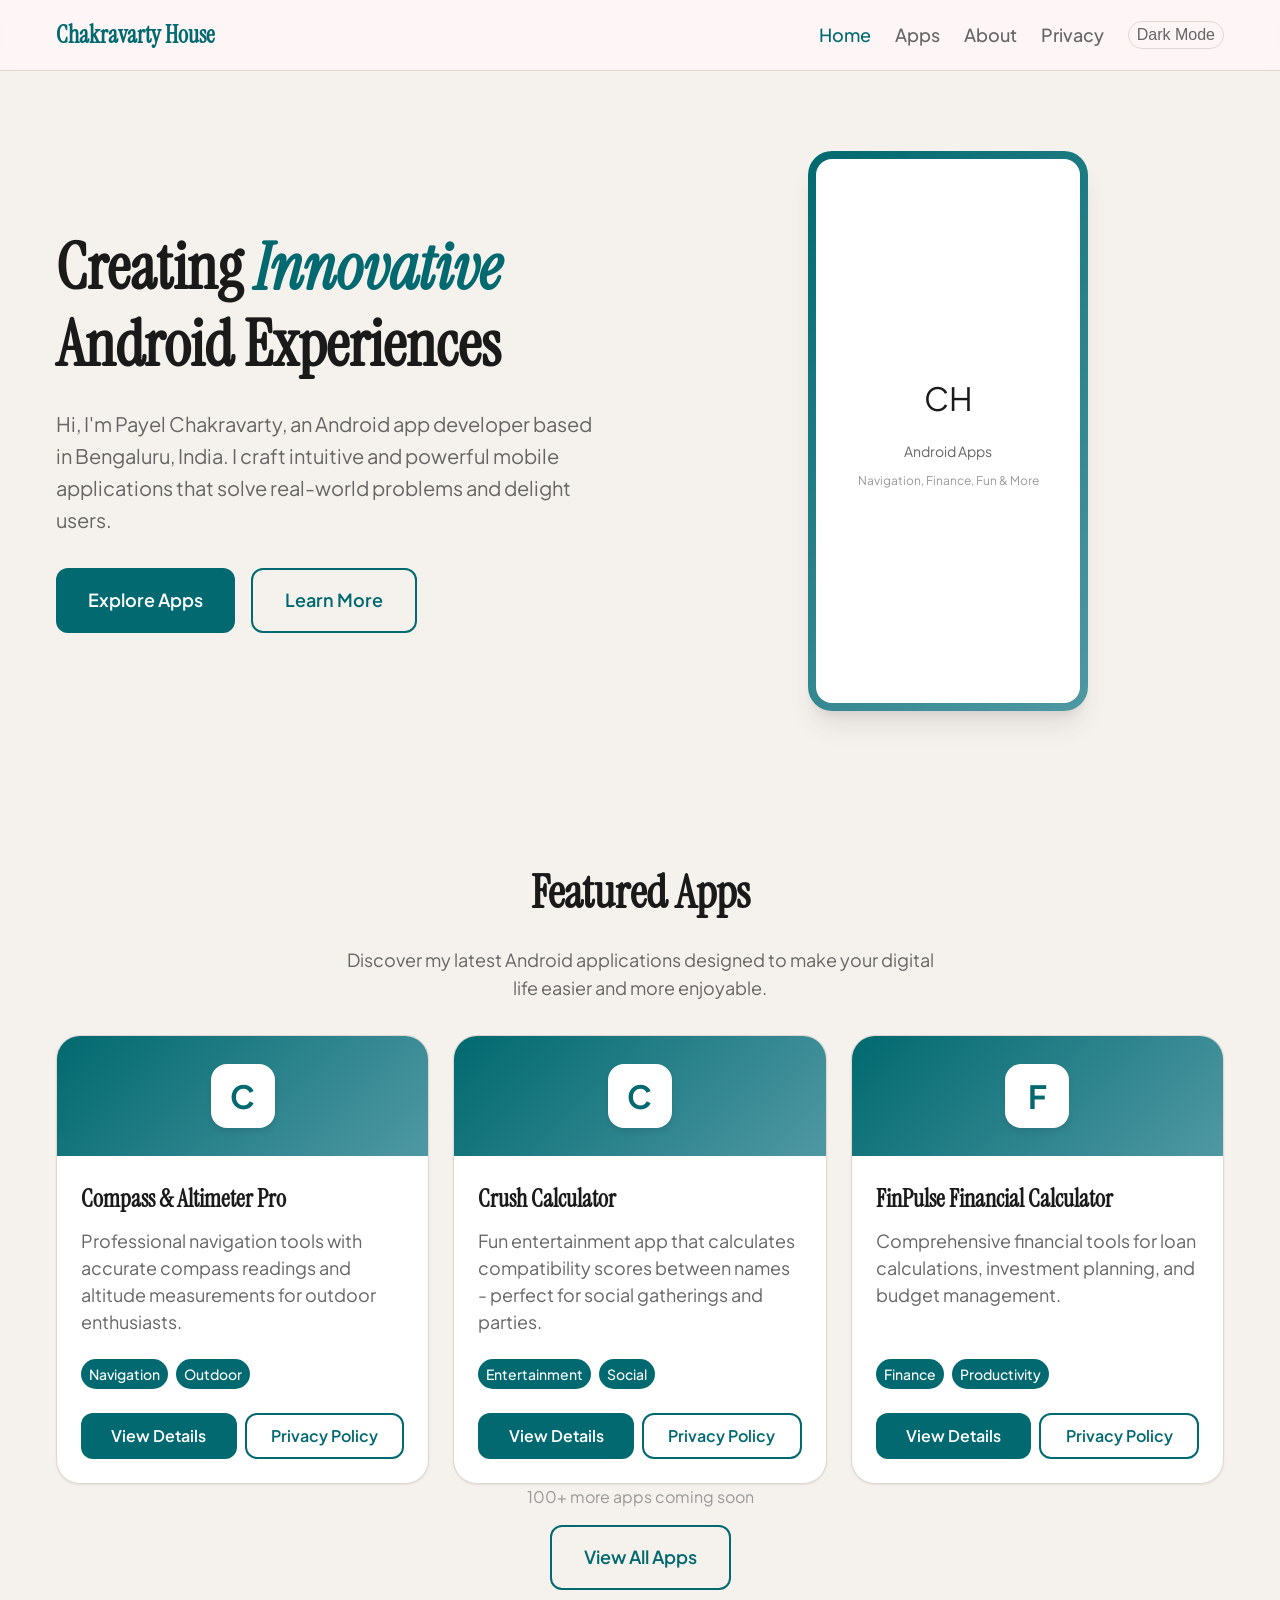
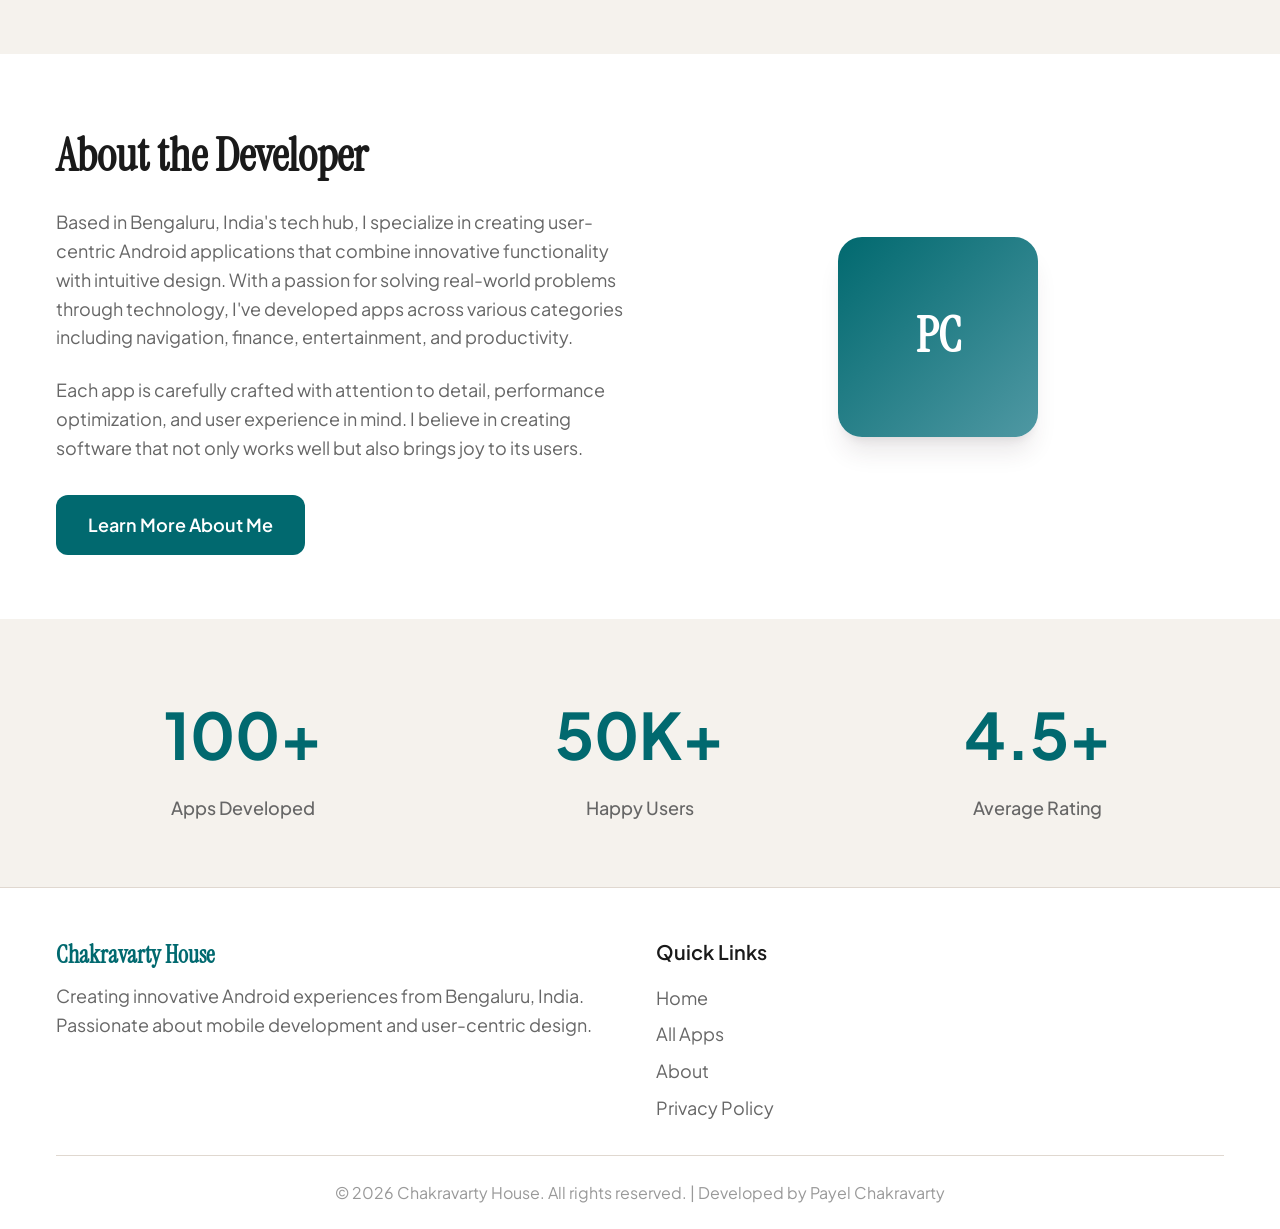
==== index.html @ 6688539c "Add files via upload" ====
<!DOCTYPE html>
<html lang="en">
<head>
    <meta charset="UTF-8">
    <meta name="viewport" content="width=device-width, initial-scale=1.0">
    <title>Payel Chakravarty - Android App Developer | Chakravarty House</title>
    <meta name="description" content="Payel Chakravarty - Android app developer based in Bengaluru, India. Creating innovative mobile apps for navigation, finance, entertainment, and productivity.">
    <meta name="keywords" content="Android developer, mobile apps, Bengaluru, India, Payel Chakravarty, Chakravarty House">
    <meta name="author" content="Payel Chakravarty">
    
    <!-- Open Graph -->
    <meta property="og:title" content="Payel Chakravarty - Android App Developer">
    <meta property="og:description" content="Creating innovative mobile apps for navigation, finance, entertainment, and productivity.">
    <meta property="og:type" content="website">
    <meta property="og:url" content="https://chakravartyhouse.github.io">
    
    <!-- Favicon -->
    <link rel="icon" type="image/svg+xml" href="data:image/svg+xml,<svg xmlns='http://www.w3.org/2000/svg' viewBox='0 0 100 100'><text y='.9em' font-size='90'>CH</text></svg>">
    
    <!-- CSS -->
    <link rel="stylesheet" href="assets/style.css">
    
    <!-- Preconnect to Google Fonts -->
    <link rel="preconnect" href="https://fonts.googleapis.com">
    <link rel="preconnect" href="https://fonts.gstatic.com" crossorigin>
</head>
<body>
    <!-- Header -->
    <header class="header">
        <div class="container">
            <div class="header-content">
                <div class="logo">Chakravarty House</div>
                
                <nav class="nav">
                    <a href="index.html" class="nav-link active">Home</a>
                    <a href="apps.html" class="nav-link">Apps</a>
                    <a href="about.html" class="nav-link">About</a>
                    <a href="privacy-policy.html" class="nav-link">Privacy</a>
                    <button class="theme-toggle" aria-label="Toggle theme">Dark Mode</button>
                </nav>
                
                <button class="menu-toggle" aria-label="Toggle menu">
                    <span></span>
                    <span></span>
                    <span></span>
                </button>
            </div>
        </div>
    </header>

    <!-- Main Content -->
    <main>
        <!-- Hero Section -->
        <section class="hero">
            <div class="container">
                <div class="hero-content">
                    <div class="hero-text">
                        <h1>Creating <em>Innovative</em> Android Experiences</h1>
                        <p>Hi, I'm Payel Chakravarty, an Android app developer based in Bengaluru, India. I craft intuitive and powerful mobile applications that solve real-world problems and delight users.</p>
                        
                        <div class="btn-group">
                            <a href="apps.html" class="btn btn-primary" data-track="view_apps">Explore Apps</a>
                            <a href="about.html" class="btn btn-secondary" data-track="learn_more">Learn More</a>
                        </div>
                    </div>
                    
                    <div class="hero-illustration">
                        <div class="phone-mockup">
                            <div class="phone-screen">
                                <div style="text-align: center;">
                                    <div style="font-size: 2rem; margin-bottom: 1rem;">CH</div>
                                    <div style="font-size: 0.875rem; color: var(--color-text-secondary);">Android Apps</div>
                                    <div style="font-size: 0.75rem; color: var(--color-text-muted); margin-top: 0.5rem;">Navigation, Finance, Fun & More</div>
                                </div>
                            </div>
                        </div>
                    </div>
                </div>
            </div>
        </section>

        <!-- Featured Apps Section -->
        <section class="section">
            <div class="container">
                <div class="text-center mb-xl">
                    <h2 style="font-family: var(--font-heading); font-size: var(--text-3xl); margin-bottom: var(--space-md);">Featured Apps</h2>
                    <p style="color: var(--color-text-secondary); max-width: 600px; margin: 0 auto;">Discover my latest Android applications designed to make your digital life easier and more enjoyable.</p>
                </div>
                
                <div class="grid grid-cols-3">
                    <!-- Compass & Altimeter Pro -->
                    <div class="app-card" data-category="navigation">
                        <div class="app-banner">
                            <div class="app-icon">C</div>
                        </div>
                        <div class="app-body">
                            <h3 class="app-name">Compass & Altimeter Pro</h3>
                            <p class="app-description">Professional navigation tools with accurate compass readings and altitude measurements for outdoor enthusiasts.</p>
                            <div class="app-tags">
                                <span class="app-tag">Navigation</span>
                                <span class="app-tag">Outdoor</span>
                            </div>
                            <div class="app-actions">
                                <a href="apps/compass-altimeter-pro.html" class="btn btn-primary">View Details</a>
                                <a href="privacy/compass-altimeter-pro.html" class="btn btn-secondary">Privacy Policy</a>
                            </div>
                        </div>
                    </div>

                    <!-- Crush Calculator -->
                    <div class="app-card" data-category="fun">
                        <div class="app-banner">
                            <div class="app-icon">C</div>
                        </div>
                        <div class="app-body">
                            <h3 class="app-name">Crush Calculator</h3>
                            <p class="app-description">Fun entertainment app that calculates compatibility scores between names - perfect for social gatherings and parties.</p>
                            <div class="app-tags">
                                <span class="app-tag">Entertainment</span>
                                <span class="app-tag">Social</span>
                            </div>
                            <div class="app-actions">
                                <a href="apps/crush-calculator.html" class="btn btn-primary">View Details</a>
                                <a href="privacy/crush-calculator.html" class="btn btn-secondary">Privacy Policy</a>
                            </div>
                        </div>
                    </div>

                    <!-- FinPulse Financial Calculator -->
                    <div class="app-card" data-category="finance">
                        <div class="app-banner">
                            <div class="app-icon">F</div>
                        </div>
                        <div class="app-body">
                            <h3 class="app-name">FinPulse Financial Calculator</h3>
                            <p class="app-description">Comprehensive financial tools for loan calculations, investment planning, and budget management.</p>
                            <div class="app-tags">
                                <span class="app-tag">Finance</span>
                                <span class="app-tag">Productivity</span>
                            </div>
                            <div class="app-actions">
                                <a href="apps/finpulse-financial-calculator.html" class="btn btn-primary">View Details</a>
                                <a href="privacy/finpulse-financial-calculator.html" class="btn btn-secondary">Privacy Policy</a>
                            </div>
                        </div>
                    </div>
                </div>

                <div class="text-center mt-xl">
                    <p style="color: var(--color-text-muted); font-size: var(--text-sm);">100+ more apps coming soon</p>
                    <a href="apps.html" class="btn btn-secondary" style="margin-top: var(--space-md);">View All Apps</a>
                </div>
            </div>
        </section>

        <!-- About Preview Section -->
        <section class="section" style="background-color: var(--color-surface-elevated);">
            <div class="container">
                <div class="grid grid-cols-2" style="align-items: center;">
                    <div>
                        <h2 style="font-family: var(--font-heading); font-size: var(--text-3xl); margin-bottom: var(--space-md);">About the Developer</h2>
                        <p style="color: var(--color-text-secondary); margin-bottom: var(--space-lg);">
                            Based in Bengaluru, India's tech hub, I specialize in creating user-centric Android applications that combine innovative functionality with intuitive design. With a passion for solving real-world problems through technology, I've developed apps across various categories including navigation, finance, entertainment, and productivity.
                        </p>
                        <p style="color: var(--color-text-secondary); margin-bottom: var(--space-xl);">
                            Each app is carefully crafted with attention to detail, performance optimization, and user experience in mind. I believe in creating software that not only works well but also brings joy to its users.
                        </p>
                        <a href="about.html" class="btn btn-primary">Learn More About Me</a>
                    </div>
                    
                    <div style="text-align: center;">
                        <div style="width: 200px; height: 200px; margin: 0 auto; background: linear-gradient(135deg, var(--color-primary), var(--color-primary-light)); border-radius: var(--radius-xl); display: flex; align-items: center; justify-content: center; color: white; font-family: var(--font-heading); font-size: 3rem; font-weight: 600; box-shadow: var(--shadow-xl);">
                            PC
                        </div>
                    </div>
                </div>
            </div>
        </section>

        <!-- Stats Section -->
        <section class="section">
            <div class="container">
                <div class="grid grid-cols-3" style="text-align: center;">
                    <div>
                        <div style="font-size: var(--text-4xl); font-weight: 700; color: var(--color-primary); margin-bottom: var(--space-sm);">100+</div>
                        <div style="color: var(--color-text-secondary); font-weight: 500;">Apps Developed</div>
                    </div>
                    <div>
                        <div style="font-size: var(--text-4xl); font-weight: 700; color: var(--color-primary); margin-bottom: var(--space-sm);">50K+</div>
                        <div style="color: var(--color-text-secondary); font-weight: 500;">Happy Users</div>
                    </div>
                    <div>
                        <div style="font-size: var(--text-4xl); font-weight: 700; color: var(--color-primary); margin-bottom: var(--space-sm);">4.5+</div>
                        <div style="color: var(--color-text-secondary); font-weight: 500;">Average Rating</div>
                    </div>
                </div>
            </div>
        </section>
    </main>

    <!-- Footer -->
    <footer class="footer">
        <div class="container">
            <div class="footer-content">
                <div class="footer-brand">
                    <h3>Chakravarty House</h3>
                    <p>Creating innovative Android experiences from Bengaluru, India. Passionate about mobile development and user-centric design.</p>
                </div>
                
                <div class="footer-nav">
                    <h4>Quick Links</h4>
                    <ul class="footer-nav-list">
                        <li class="footer-nav-item"><a href="index.html" class="footer-nav-link">Home</a></li>
                        <li class="footer-nav-item"><a href="apps.html" class="footer-nav-link">All Apps</a></li>
                        <li class="footer-nav-item"><a href="about.html" class="footer-nav-link">About</a></li>
                        <li class="footer-nav-item"><a href="privacy-policy.html" class="footer-nav-link">Privacy Policy</a></li>
                    </ul>
                </div>
            </div>
            
            <div class="footer-bottom">
                <p>&copy; 2026 Chakravarty House. All rights reserved. | Developed by Payel Chakravarty</p>
            </div>
        </div>
    </footer>

    <!-- JavaScript -->
    <script src="assets/main.js"></script>
</body>
</html>
---- assets/style.css ----
/* ===== DESIGN SYSTEM ===== */

/* Google Fonts */
@import url('https://fonts.googleapis.com/css2?family=Instrument+Serif:ital,wght@0,400;0,600;1,400&family=Plus+Jakarta+Sans:wght@300;400;500;600;700&display=swap');

/* CSS Custom Properties */
:root {
  /* Colors - Light Mode */
  --color-primary: #01696f;
  --color-primary-light: #4f98a3;
  --color-surface: #f5f2ed;
  --color-surface-elevated: #ffffff;
  --color-text-primary: #1a1a1a;
  --color-text-secondary: #666666;
  --color-text-muted: #999999;
  --color-border: #e0d8d0;
  --color-accent: #d4a574;
  
  /* Typography */
  --font-heading: 'Instrument Serif', serif;
  --font-body: 'Plus Jakarta Sans', sans-serif;
  
  /* Spacing - 4px base scale */
  --space-xs: 4px;
  --space-sm: 8px;
  --space-md: 16px;
  --space-lg: 24px;
  --space-xl: 32px;
  --space-2xl: 48px;
  --space-3xl: 64px;
  
  /* Border Radius */
  --radius-sm: 6px;
  --radius-md: 12px;
  --radius-lg: 16px;
  --radius-xl: 24px;
  --radius-full: 9999px;
  
  /* Shadows - Warm oklch */
  --shadow-sm: 0 1px 2px oklch(0.3 0.02 0.02 / 0.1);
  --shadow-md: 0 4px 6px -1px oklch(0.3 0.02 0.02 / 0.1), 0 2px 4px -1px oklch(0.3 0.02 0.02 / 0.06);
  --shadow-lg: 0 10px 15px -3px oklch(0.3 0.02 0.02 / 0.1), 0 4px 6px -4px oklch(0.3 0.02 0.02 / 0.1);
  --shadow-xl: 0 20px 25px -5px oklch(0.3 0.02 0.02 / 0.1), 0 8px 10px -6px oklch(0.3 0.02 0.02 / 0.1);
  
  /* Fluid Type Scale */
  --text-xs: clamp(0.75rem, 0.7rem + 0.25vw, 0.875rem);
  --text-sm: clamp(0.875rem, 0.8rem + 0.375vw, 1rem);
  --text-base: clamp(1rem, 0.9rem + 0.5vw, 1.125rem);
  --text-lg: clamp(1.125rem, 1rem + 0.625vw, 1.25rem);
  --text-xl: clamp(1.25rem, 1.1rem + 0.75vw, 1.5rem);
  --text-2xl: clamp(1.5rem, 1.3rem + 1vw, 2rem);
  --text-3xl: clamp(2rem, 1.7rem + 1.5vw, 3rem);
  --text-4xl: clamp(2.5rem, 2rem + 2.5vw, 4rem);
  
  /* Z-index */
  --z-dropdown: 1000;
  --z-sticky: 1020;
  --z-fixed: 1030;
  --z-modal: 1040;
  --z-popover: 1050;
  --z-tooltip: 1060;
}

/* Dark Mode */
[data-theme="dark"] {
  --color-primary: #4f98a3;
  --color-primary-light: #01696f;
  --color-surface: #1a1a1a;
  --color-surface-elevated: #2d2d2d;
  --color-text-primary: #f5f2ed;
  --color-text-secondary: #d4a574;
  --color-text-muted: #999999;
  --color-border: #404040;
  --color-accent: #d4a574;
}

/* ===== RESET & BASE ===== */
*,
*::before,
*::after {
  box-sizing: border-box;
  margin: 0;
  padding: 0;
}

html {
  scroll-behavior: smooth;
}

body {
  font-family: var(--font-body);
  font-size: var(--text-base);
  line-height: 1.6;
  color: var(--color-text-primary);
  background-color: var(--color-surface);
  transition: background-color 0.3s ease, color 0.3s ease;
}

img {
  max-width: 100%;
  height: auto;
}

a {
  color: var(--color-primary);
  text-decoration: none;
  transition: color 0.2s ease;
}

a:hover {
  color: var(--color-primary-light);
}

/* ===== LAYOUT ===== */
.container {
  width: 100%;
  max-width: 1200px;
  margin: 0 auto;
  padding: 0 var(--space-md);
}

.section {
  padding: var(--space-3xl) 0;
}

.grid {
  display: grid;
  gap: var(--space-lg);
}

.grid-cols-1 {
  grid-template-columns: 1fr;
}

.grid-cols-2 {
  grid-template-columns: repeat(2, 1fr);
}

.grid-cols-3 {
  grid-template-columns: repeat(3, 1fr);
}

@media (max-width: 768px) {
  .grid-cols-2,
  .grid-cols-3 {
    grid-template-columns: 1fr;
  }
}

/* ===== COMPONENTS ===== */

/* Header */
.header {
  position: sticky;
  top: 0;
  z-index: var(--z-sticky);
  background-color: oklch(0.98 0.01 0.02 / 0.8);
  backdrop-filter: blur(12px);
  border-bottom: 1px solid var(--color-border);
  transition: all 0.3s ease;
}

.header.scrolled {
  box-shadow: var(--shadow-md);
}

[data-theme="dark"] .header {
  background-color: oklch(0.1 0.01 0.02 / 0.8);
}

.header-content {
  display: flex;
  justify-content: space-between;
  align-items: center;
  padding: var(--space-md) 0;
}

.logo {
  font-family: var(--font-heading);
  font-size: var(--text-xl);
  font-weight: 600;
  color: var(--color-primary);
}

.nav {
  display: flex;
  gap: var(--space-lg);
  align-items: center;
}

.nav-link {
  font-weight: 500;
  color: var(--color-text-secondary);
  transition: color 0.2s ease;
}

.nav-link:hover {
  color: var(--color-primary);
}

.nav-link.active {
  color: var(--color-primary);
}

/* Mobile Menu Toggle */
.menu-toggle {
  display: none;
  flex-direction: column;
  gap: 4px;
  background: none;
  border: none;
  cursor: pointer;
  padding: var(--space-xs);
}

.menu-toggle span {
  width: 24px;
  height: 2px;
  background-color: var(--color-text-primary);
  transition: all 0.3s ease;
}

.menu-toggle.active span:nth-child(1) {
  transform: rotate(45deg) translate(5px, 5px);
}

.menu-toggle.active span:nth-child(2) {
  opacity: 0;
}

.menu-toggle.active span:nth-child(3) {
  transform: rotate(-45deg) translate(7px, -6px);
}

@media (max-width: 768px) {
  .menu-toggle {
    display: flex;
  }
  
  .nav {
    position: fixed;
    top: 70px;
    left: 0;
    right: 0;
    background-color: var(--color-surface-elevated);
    flex-direction: column;
    padding: var(--space-lg);
    transform: translateY(-100%);
    opacity: 0;
    visibility: hidden;
    transition: all 0.3s ease;
    box-shadow: var(--shadow-lg);
  }
  
  .nav.active {
    transform: translateY(0);
    opacity: 1;
    visibility: visible;
  }
}

/* Theme Toggle */
.theme-toggle {
  background: none;
  border: 1px solid var(--color-border);
  border-radius: var(--radius-full);
  padding: var(--space-xs) var(--space-sm);
  cursor: pointer;
  font-size: var(--text-sm);
  font-weight: 500;
  color: var(--color-text-secondary);
  transition: all 0.2s ease;
}

.theme-toggle:hover {
  background-color: var(--color-primary);
  color: white;
  border-color: var(--color-primary);
}

/* Hero Section */
.hero {
  min-height: 80vh;
  display: flex;
  align-items: center;
  padding: var(--space-3xl) 0;
}

.hero-content {
  display: grid;
  grid-template-columns: 1fr 1fr;
  gap: var(--space-3xl);
  align-items: center;
}

.hero-text h1 {
  font-family: var(--font-heading);
  font-size: var(--text-4xl);
  font-weight: 600;
  line-height: 1.2;
  margin-bottom: var(--space-lg);
  color: var(--color-text-primary);
}

.hero-text h1 em {
  color: var(--color-primary);
  font-style: italic;
}

.hero-text p {
  font-size: var(--text-lg);
  color: var(--color-text-secondary);
  margin-bottom: var(--space-xl);
}

.hero-illustration {
  display: flex;
  justify-content: center;
  align-items: center;
}

.phone-mockup {
  width: 280px;
  height: 560px;
  background: linear-gradient(135deg, var(--color-primary), var(--color-primary-light));
  border-radius: var(--radius-xl);
  padding: var(--space-sm);
  box-shadow: var(--shadow-xl);
  position: relative;
  overflow: hidden;
}

.phone-screen {
  width: 100%;
  height: 100%;
  background-color: var(--color-surface-elevated);
  border-radius: calc(var(--radius-xl) - var(--space-sm));
  display: flex;
  flex-direction: column;
  justify-content: center;
  align-items: center;
  padding: var(--space-lg);
}

@media (max-width: 768px) {
  .hero-content {
    grid-template-columns: 1fr;
    text-align: center;
  }
  
  .hero-text h1 {
    font-size: var(--text-3xl);
  }
}

/* Buttons */
.btn {
  display: inline-flex;
  align-items: center;
  gap: var(--space-sm);
  padding: var(--space-md) var(--space-xl);
  border: none;
  border-radius: var(--radius-md);
  font-family: var(--font-body);
  font-size: var(--text-base);
  font-weight: 600;
  text-decoration: none;
  cursor: pointer;
  transition: all 0.2s ease;
}

.btn-primary {
  background-color: var(--color-primary);
  color: white;
}

.btn-primary:hover {
  background-color: var(--color-primary-light);
  transform: translateY(-2px);
  box-shadow: var(--shadow-lg);
}

.btn-secondary {
  background-color: transparent;
  color: var(--color-primary);
  border: 2px solid var(--color-primary);
}

.btn-secondary:hover {
  background-color: var(--color-primary);
  color: white;
}

.btn-group {
  display: flex;
  gap: var(--space-md);
  flex-wrap: wrap;
}

/* Cards */
.card {
  background-color: var(--color-surface-elevated);
  border-radius: var(--radius-xl);
  padding: var(--space-xl);
  box-shadow: var(--shadow-sm);
  transition: all 0.3s ease;
  border: 1px solid var(--color-border);
}

.card:hover {
  transform: translateY(-4px);
  box-shadow: var(--shadow-xl);
}

/* App Cards */
.app-card {
  display: flex;
  flex-direction: column;
  background-color: var(--color-surface-elevated);
  border-radius: var(--radius-xl);
  overflow: hidden;
  box-shadow: var(--shadow-sm);
  transition: all 0.3s ease;
  border: 1px solid var(--color-border);
}

.app-card:hover {
  transform: translateY(-4px);
  box-shadow: var(--shadow-xl);
}

.app-banner {
  height: 120px;
  background: linear-gradient(135deg, var(--color-primary), var(--color-primary-light));
  display: flex;
  align-items: center;
  justify-content: center;
  position: relative;
}

.app-icon {
  width: 64px;
  height: 64px;
  background-color: white;
  border-radius: var(--radius-lg);
  display: flex;
  align-items: center;
  justify-content: center;
  font-size: var(--text-2xl);
  font-weight: bold;
  color: var(--color-primary);
  box-shadow: var(--shadow-md);
}

.app-body {
  padding: var(--space-lg);
  flex: 1;
  display: flex;
  flex-direction: column;
}

.app-name {
  font-family: var(--font-heading);
  font-size: var(--text-xl);
  font-weight: 600;
  margin-bottom: var(--space-sm);
  color: var(--color-text-primary);
}

.app-description {
  color: var(--color-text-secondary);
  margin-bottom: var(--space-lg);
  flex: 1;
  line-height: 1.5;
}

.app-tags {
  display: flex;
  gap: var(--space-sm);
  flex-wrap: wrap;
  margin-bottom: var(--space-lg);
}

.app-tag {
  background-color: var(--color-primary);
  color: white;
  padding: var(--space-xs) var(--space-sm);
  border-radius: var(--radius-full);
  font-size: var(--text-xs);
  font-weight: 500;
}

.app-actions {
  display: flex;
  gap: var(--space-sm);
}

.app-actions .btn {
  flex: 1;
  justify-content: center;
  padding: var(--space-sm) var(--space-md);
  font-size: var(--text-sm);
}

/* Filter Buttons */
.filter-container {
  display: flex;
  gap: var(--space-sm);
  flex-wrap: wrap;
  margin-bottom: var(--space-xl);
  justify-content: center;
}

.filter-btn {
  background-color: var(--color-surface-elevated);
  color: var(--color-text-secondary);
  border: 1px solid var(--color-border);
  padding: var(--space-sm) var(--space-lg);
  border-radius: var(--radius-full);
  font-size: var(--text-sm);
  font-weight: 500;
  cursor: pointer;
  transition: all 0.2s ease;
}

.filter-btn:hover {
  background-color: var(--color-primary);
  color: white;
  border-color: var(--color-primary);
}

.filter-btn.active {
  background-color: var(--color-primary);
  color: white;
  border-color: var(--color-primary);
}

/* App Detail Cards */
.app-detail-card {
  display: grid;
  grid-template-columns: auto 1fr;
  gap: var(--space-xl);
  background-color: var(--color-surface-elevated);
  border-radius: var(--radius-xl);
  padding: var(--space-xl);
  box-shadow: var(--shadow-sm);
  border: 1px solid var(--color-border);
  transition: all 0.3s ease;
}

.app-detail-card:hover {
  transform: translateY(-2px);
  box-shadow: var(--shadow-lg);
}

.app-detail-icon {
  width: 80px;
  height: 80px;
  background: linear-gradient(135deg, var(--color-primary), var(--color-primary-light));
  border-radius: var(--radius-lg);
  display: flex;
  align-items: center;
  justify-content: center;
  font-size: var(--text-3xl);
  font-weight: bold;
  color: white;
  box-shadow: var(--shadow-md);
}

.app-detail-content h3 {
  font-family: var(--font-heading);
  font-size: var(--text-2xl);
  font-weight: 600;
  margin-bottom: var(--space-sm);
  color: var(--color-text-primary);
}

.app-detail-content p {
  color: var(--color-text-secondary);
  margin-bottom: var(--space-md);
}

.app-detail-meta {
  display: flex;
  gap: var(--space-lg);
  font-size: var(--text-sm);
  color: var(--color-text-muted);
}

@media (max-width: 768px) {
  .app-detail-card {
    grid-template-columns: 1fr;
    text-align: center;
  }
  
  .app-detail-icon {
    margin: 0 auto;
  }
}

/* Policy Page Layout */
.policy-layout {
  display: grid;
  grid-template-columns: 250px 1fr;
  gap: var(--space-3xl);
}

.policy-sidebar {
  position: sticky;
  top: 100px;
  height: fit-content;
}

.policy-nav {
  background-color: var(--color-surface-elevated);
  border-radius: var(--radius-xl);
  padding: var(--space-lg);
  box-shadow: var(--shadow-sm);
  border: 1px solid var(--color-border);
}

.policy-nav h3 {
  font-family: var(--font-heading);
  font-size: var(--text-lg);
  margin-bottom: var(--space-md);
  color: var(--color-text-primary);
}

.policy-nav-list {
  list-style: none;
}

.policy-nav-item {
  margin-bottom: var(--space-sm);
}

.policy-nav-link {
  display: block;
  padding: var(--space-sm);
  color: var(--color-text-secondary);
  border-radius: var(--radius-sm);
  transition: all 0.2s ease;
  font-size: var(--text-sm);
}

.policy-nav-link:hover {
  background-color: var(--color-primary);
  color: white;
}

.policy-nav-link.active {
  background-color: var(--color-primary);
  color: white;
}

.policy-content {
  background-color: var(--color-surface-elevated);
  border-radius: var(--radius-xl);
  padding: var(--space-2xl);
  box-shadow: var(--shadow-sm);
  border: 1px solid var(--color-border);
}

.policy-content h2 {
  font-family: var(--font-heading);
  font-size: var(--text-3xl);
  margin-bottom: var(--space-lg);
  color: var(--color-text-primary);
}

.policy-content h3 {
  font-family: var(--font-heading);
  font-size: var(--text-xl);
  margin: var(--space-xl) 0 var(--space-md);
  color: var(--color-text-primary);
}

.policy-content p,
.policy-content ul {
  color: var(--color-text-secondary);
  line-height: 1.7;
  margin-bottom: var(--space-md);
}

.policy-content ul {
  padding-left: var(--space-lg);
}

.policy-content a {
  color: var(--color-primary);
  text-decoration: underline;
}

.policy-content a:hover {
  color: var(--color-primary-light);
}

@media (max-width: 768px) {
  .policy-layout {
    grid-template-columns: 1fr;
  }
  
  .policy-sidebar {
    position: static;
    margin-bottom: var(--space-xl);
  }
}

/* Footer */
.footer {
  background-color: var(--color-surface-elevated);
  border-top: 1px solid var(--color-border);
  padding: var(--space-2xl) 0 var(--space-lg);
}

.footer-content {
  display: grid;
  grid-template-columns: 1fr 1fr;
  gap: var(--space-xl);
  margin-bottom: var(--space-lg);
}

.footer-brand h3 {
  font-family: var(--font-heading);
  font-size: var(--text-xl);
  margin-bottom: var(--space-sm);
  color: var(--color-primary);
}

.footer-brand p {
  color: var(--color-text-secondary);
  line-height: 1.6;
}

.footer-nav h4 {
  font-size: var(--text-lg);
  font-weight: 600;
  margin-bottom: var(--space-md);
  color: var(--color-text-primary);
}

.footer-nav-list {
  list-style: none;
}

.footer-nav-item {
  margin-bottom: var(--space-sm);
}

.footer-nav-link {
  color: var(--color-text-secondary);
  transition: color 0.2s ease;
}

.footer-nav-link:hover {
  color: var(--color-primary);
}

.footer-bottom {
  text-align: center;
  padding-top: var(--space-lg);
  border-top: 1px solid var(--color-border);
  color: var(--color-text-muted);
  font-size: var(--text-sm);
}

@media (max-width: 768px) {
  .footer-content {
    grid-template-columns: 1fr;
    text-align: center;
  }
}

/* Utility Classes */
.text-center {
  text-align: center;
}

.mb-lg {
  margin-bottom: var(--space-lg);
}

.mb-xl {
  margin-bottom: var(--space-xl);
}

.hidden {
  display: none;
}

.sr-only {
  position: absolute;
  width: 1px;
  height: 1px;
  padding: 0;
  margin: -1px;
  overflow: hidden;
  clip: rect(0, 0, 0, 0);
  white-space: nowrap;
  border: 0;
}

/* Animations */
@keyframes fadeIn {
  from {
    opacity: 0;
    transform: translateY(20px);
  }
  to {
    opacity: 1;
    transform: translateY(0);
  }
}

.fade-in {
  animation: fadeIn 0.6s ease-out;
}

/* Print Styles */
@media print {
  .header,
  .footer,
  .theme-toggle,
  .menu-toggle {
    display: none;
  }
  
  body {
    background: white;
    color: black;
  }
  
  .card {
    box-shadow: none;
    border: 1px solid #ccc;
  }
}
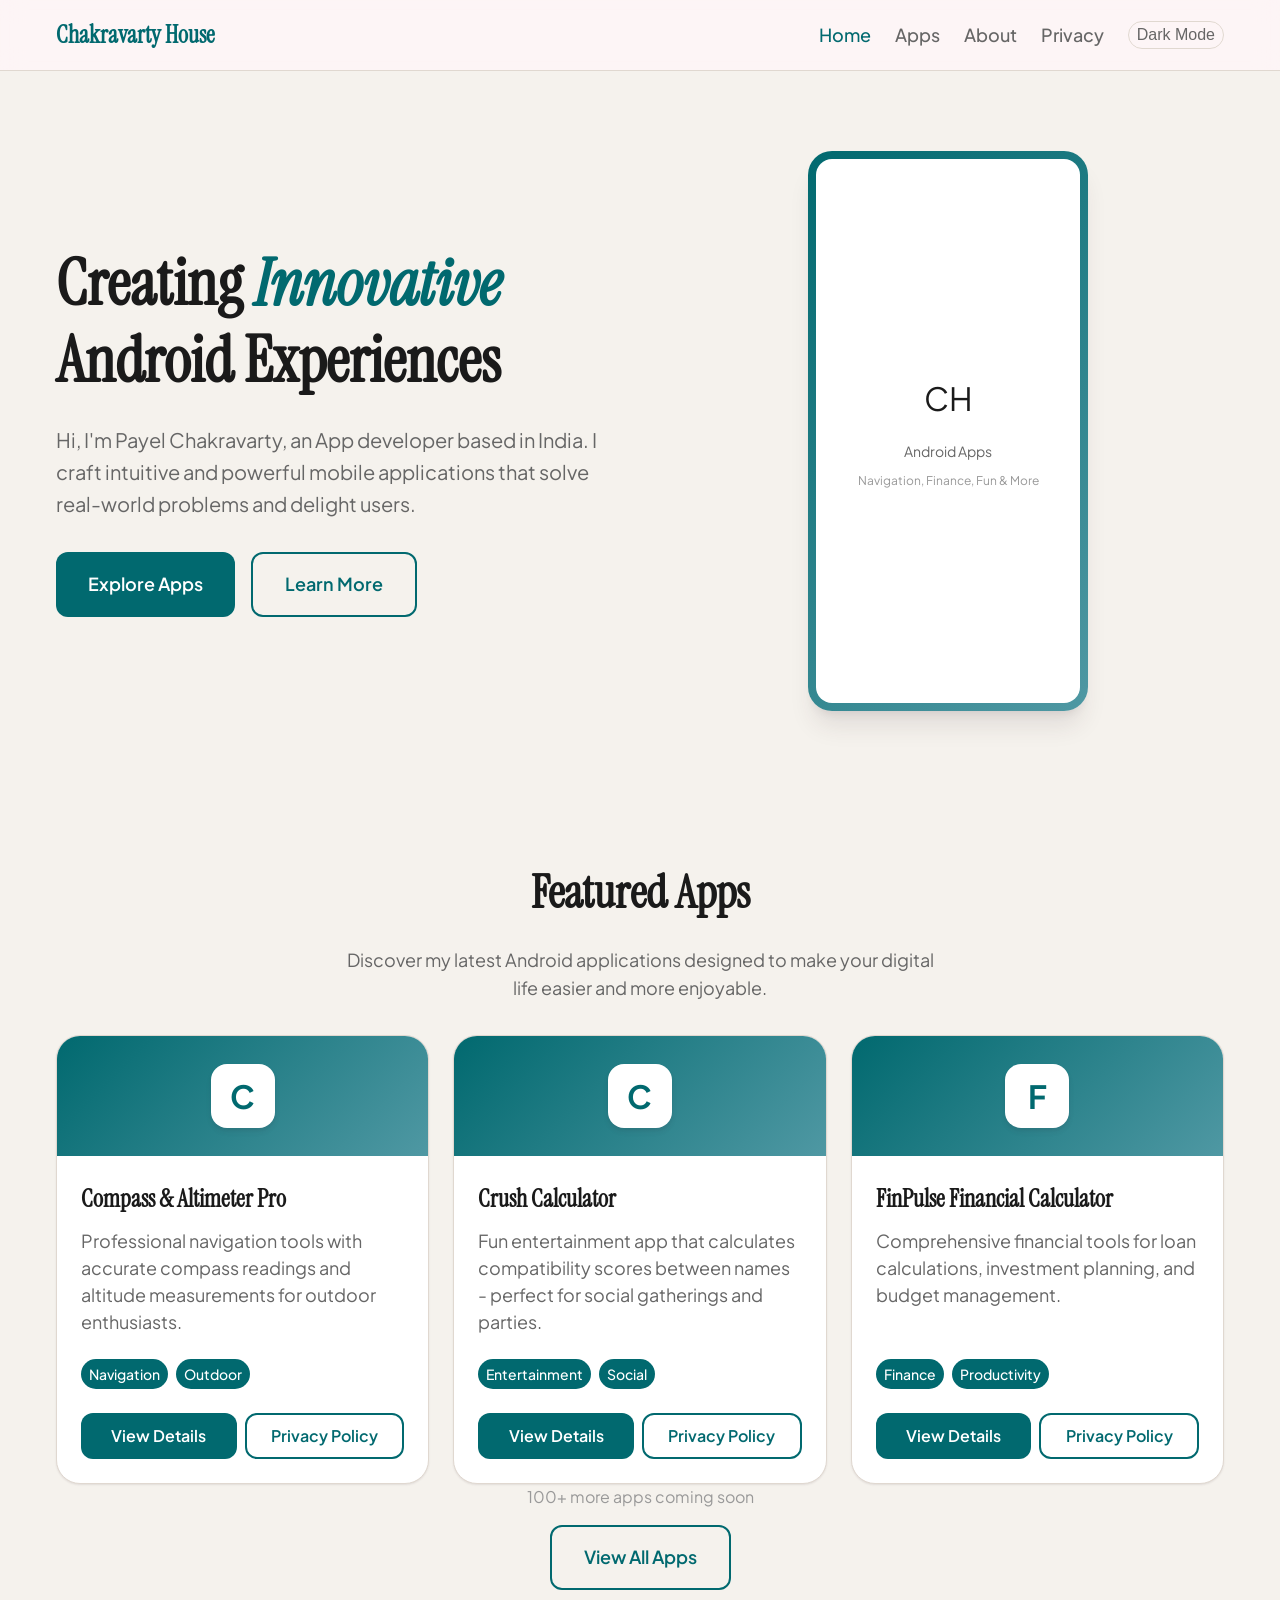
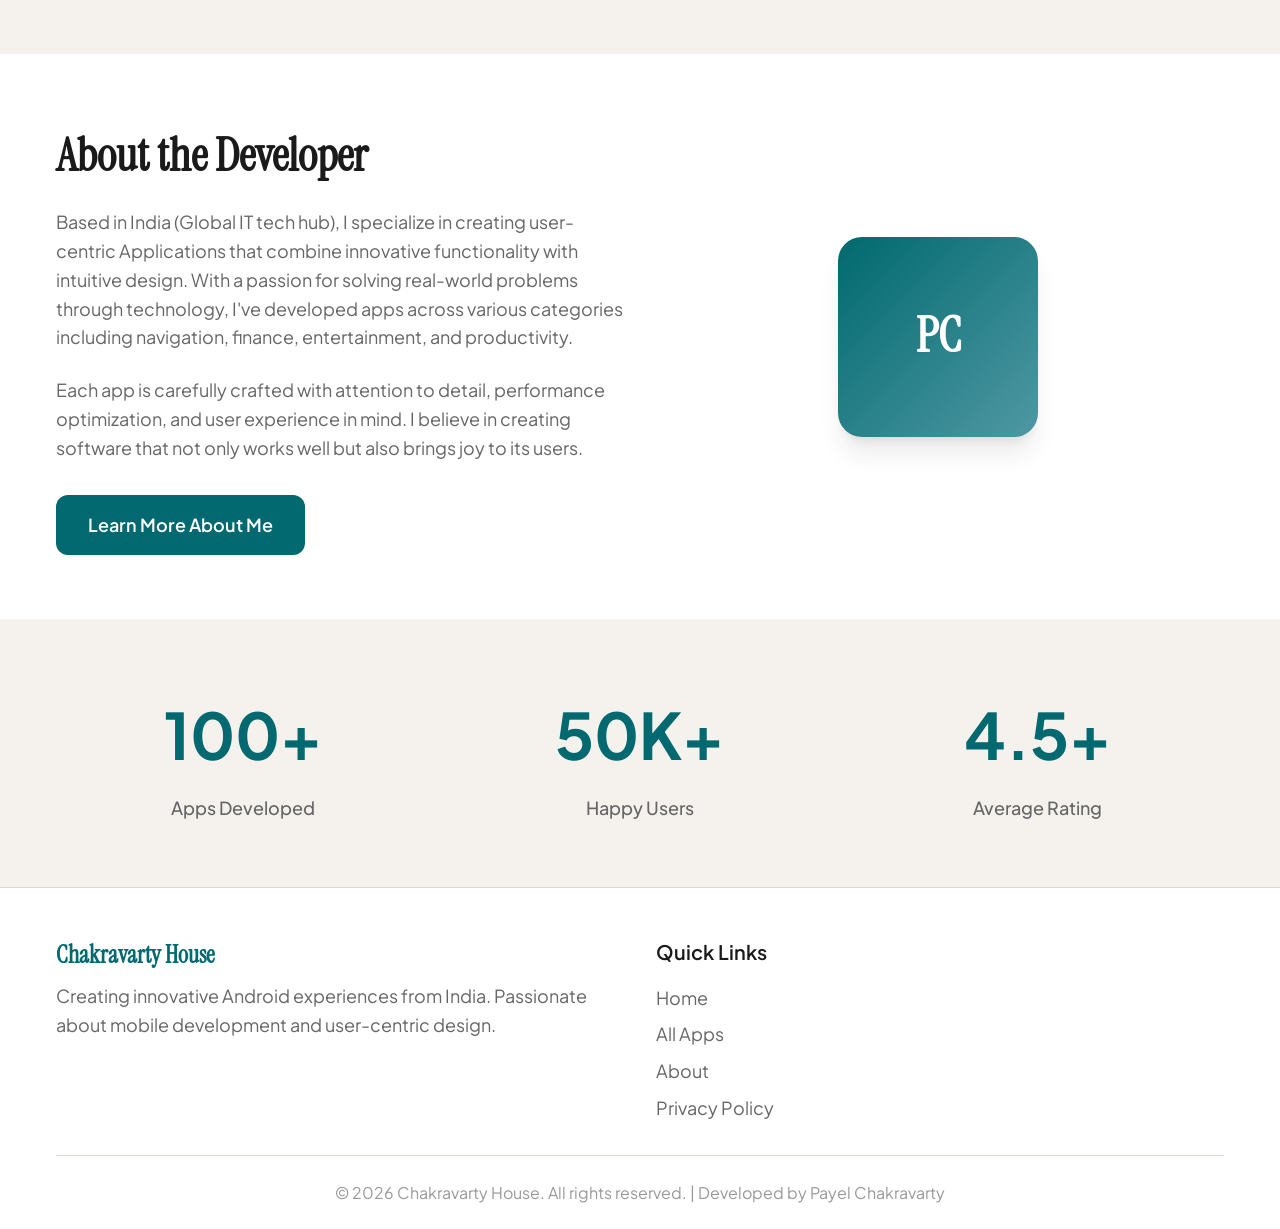
==== commit 3822e068: "Update index.html" ====
--- a/index.html
+++ b/index.html
@@ -3,13 +3,13 @@
 <head>
     <meta charset="UTF-8">
     <meta name="viewport" content="width=device-width, initial-scale=1.0">
-    <title>Payel Chakravarty - Android App Developer | Chakravarty House</title>
-    <meta name="description" content="Payel Chakravarty - Android app developer based in Bengaluru, India. Creating innovative mobile apps for navigation, finance, entertainment, and productivity.">
-    <meta name="keywords" content="Android developer, mobile apps, Bengaluru, India, Payel Chakravarty, Chakravarty House">
+    <title>Payel Chakravarty - App Developer | Chakravarty House</title>
+    <meta name="description" content="Payel Chakravarty - App developer based in India. Creating innovative mobile apps for navigation, finance, entertainment, and productivity.">
+    <meta name="keywords" content="Android/iOS developer, mobile apps, Windows App, SaaS Apps, India, Payel Chakravarty, Chakravarty House">
     <meta name="author" content="Payel Chakravarty">
     
     <!-- Open Graph -->
-    <meta property="og:title" content="Payel Chakravarty - Android App Developer">
+    <meta property="og:title" content="Payel Chakravarty - App Developer">
     <meta property="og:description" content="Creating innovative mobile apps for navigation, finance, entertainment, and productivity.">
     <meta property="og:type" content="website">
     <meta property="og:url" content="https://chakravartyhouse.github.io">
@@ -56,7 +56,7 @@
                 <div class="hero-content">
                     <div class="hero-text">
                         <h1>Creating <em>Innovative</em> Android Experiences</h1>
-                        <p>Hi, I'm Payel Chakravarty, an Android app developer based in Bengaluru, India. I craft intuitive and powerful mobile applications that solve real-world problems and delight users.</p>
+                        <p>Hi, I'm Payel Chakravarty, an App developer based in India. I craft intuitive and powerful mobile applications that solve real-world problems and delight users.</p>
                         
                         <div class="btn-group">
                             <a href="apps.html" class="btn btn-primary" data-track="view_apps">Explore Apps</a>
@@ -160,7 +160,7 @@
                     <div>
                         <h2 style="font-family: var(--font-heading); font-size: var(--text-3xl); margin-bottom: var(--space-md);">About the Developer</h2>
                         <p style="color: var(--color-text-secondary); margin-bottom: var(--space-lg);">
-                            Based in Bengaluru, India's tech hub, I specialize in creating user-centric Android applications that combine innovative functionality with intuitive design. With a passion for solving real-world problems through technology, I've developed apps across various categories including navigation, finance, entertainment, and productivity.
+                            Based in India (Global IT tech hub), I specialize in creating user-centric Applications that combine innovative functionality with intuitive design. With a passion for solving real-world problems through technology, I've developed apps across various categories including navigation, finance, entertainment, and productivity.
                         </p>
                         <p style="color: var(--color-text-secondary); margin-bottom: var(--space-xl);">
                             Each app is carefully crafted with attention to detail, performance optimization, and user experience in mind. I believe in creating software that not only works well but also brings joy to its users.
@@ -204,7 +204,7 @@
             <div class="footer-content">
                 <div class="footer-brand">
                     <h3>Chakravarty House</h3>
-                    <p>Creating innovative Android experiences from Bengaluru, India. Passionate about mobile development and user-centric design.</p>
+                    <p>Creating innovative Android experiences from India. Passionate about mobile development and user-centric design.</p>
                 </div>
                 
                 <div class="footer-nav">
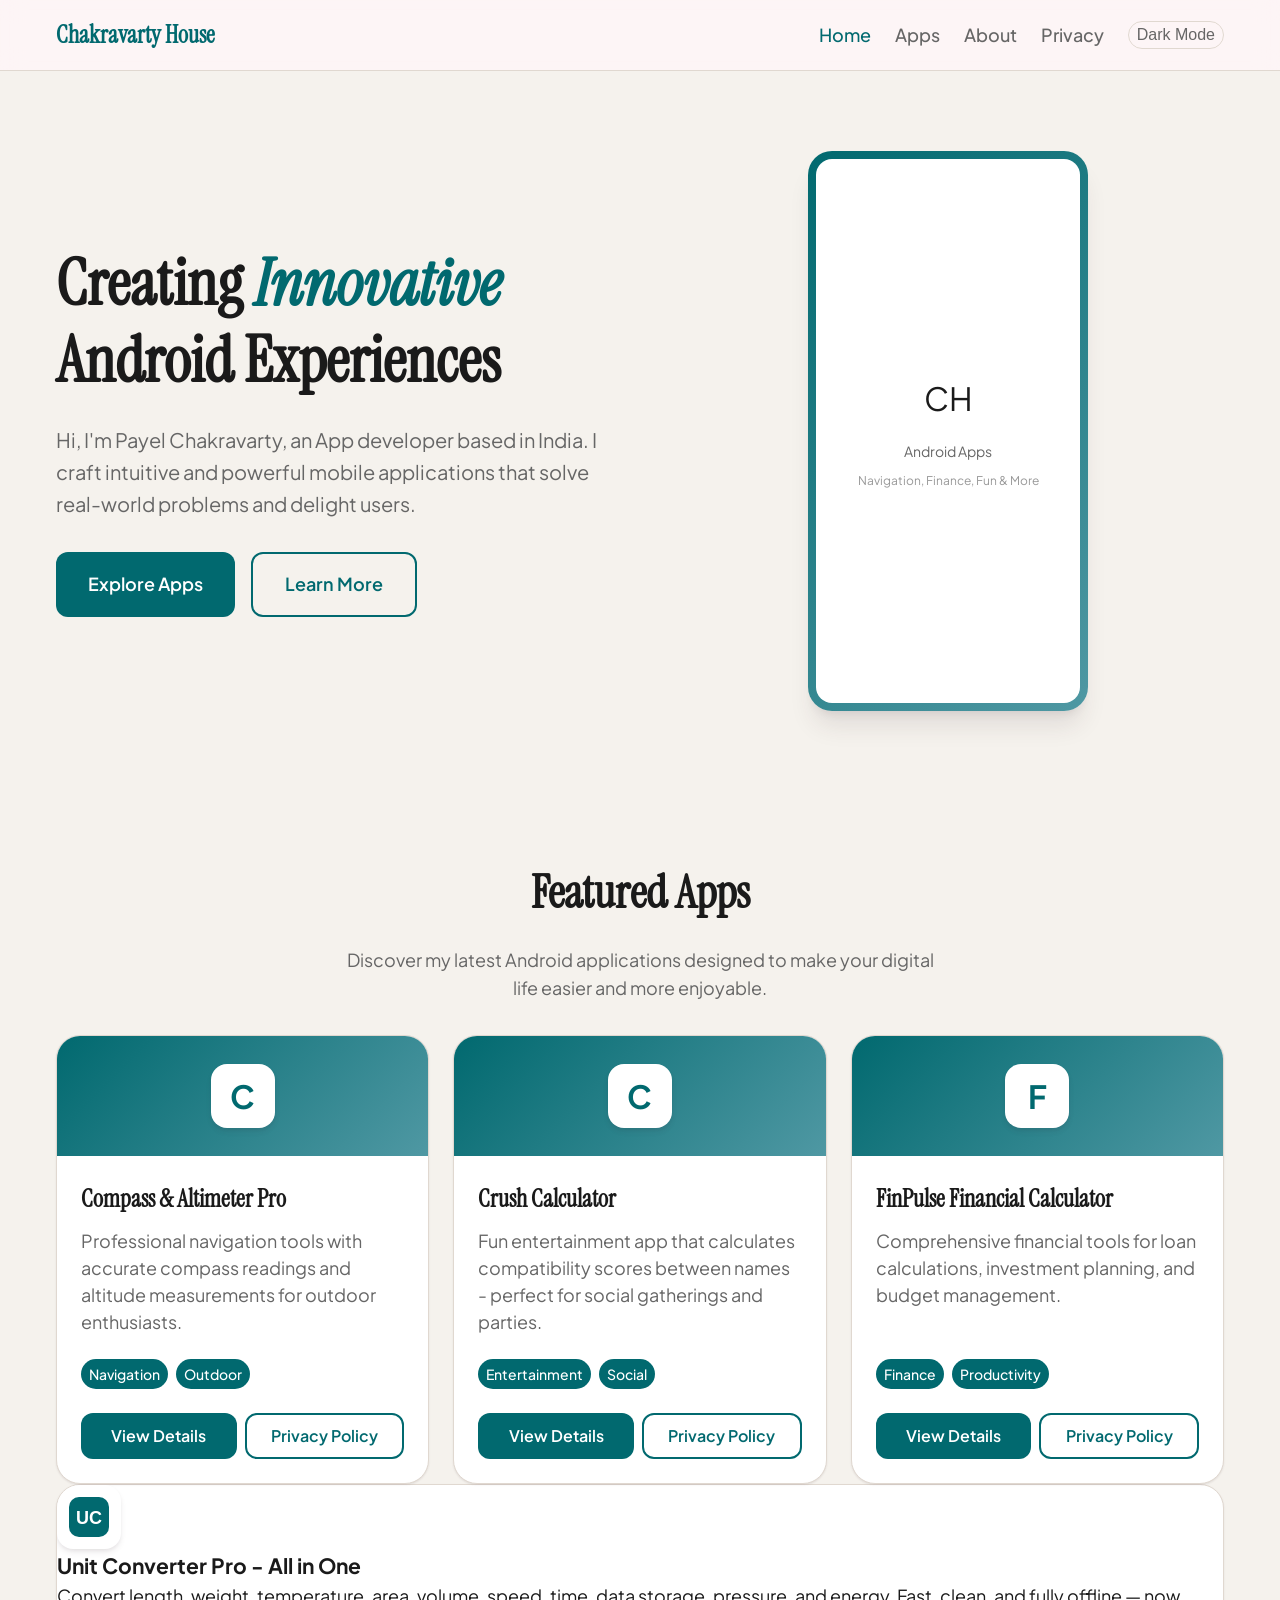
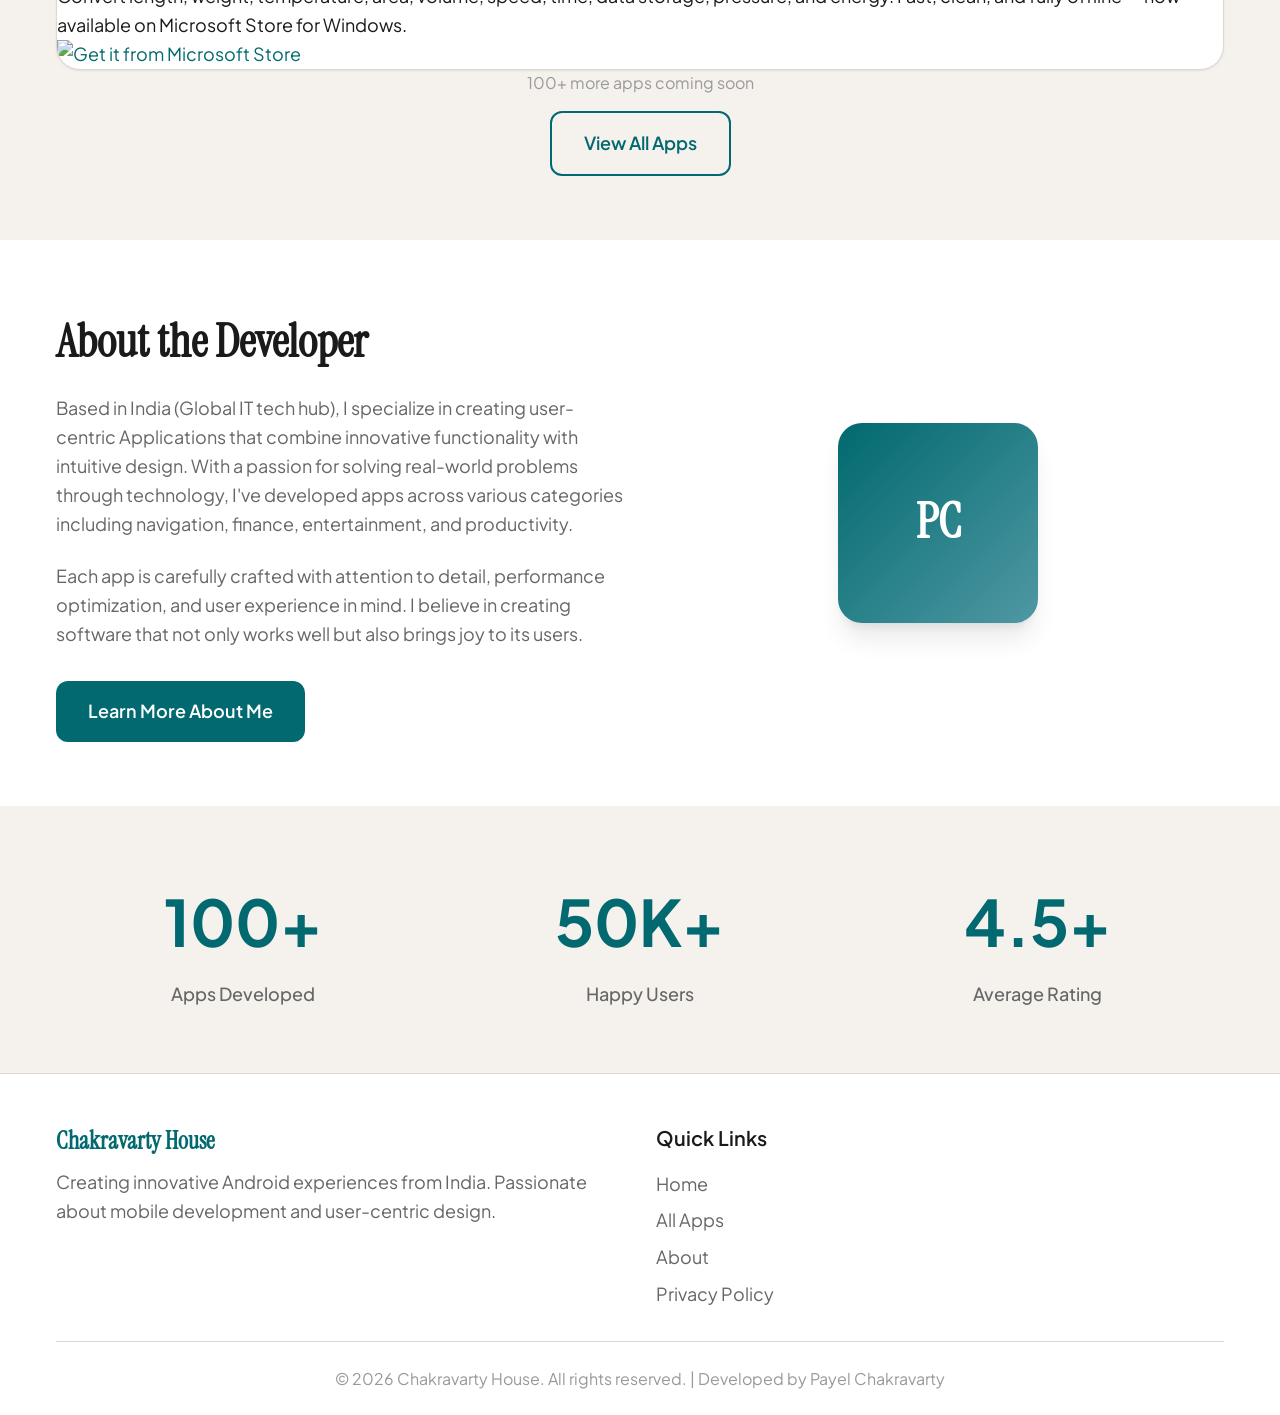
==== commit 00faa143: "Update index.html" ====
--- a/index.html
+++ b/index.html
@@ -145,7 +145,38 @@
                         </div>
                     </div>
                 </div>
-
+<!-- Unit Converter Pro - Add inside the Featured Apps section, after FinPulse card -->
+
+<div class="app-card">
+  <div class="app-icon">
+    <svg width="40" height="40" viewBox="0 0 40 40" fill="none" 
+         xmlns="http://www.w3.org/2000/svg" aria-label="Unit Converter Pro icon">
+      <rect width="40" height="40" rx="10" fill="#01696f"/>
+      <text x="50%" y="55%" dominant-baseline="middle" text-anchor="middle"
+            font-size="18" font-weight="bold" fill="white" font-family="sans-serif">
+        UC
+      </text>
+    </svg>
+  </div>
+  <h3>Unit Converter Pro - All in One</h3>
+  <p>
+    Convert length, weight, temperature, area, volume, speed, time, 
+    data storage, pressure, and energy. Fast, clean, and fully offline — 
+    now available on Microsoft Store for Windows.
+  </p>
+  <div class="app-badges">
+    <a href="https://apps.microsoft.com/store/search/Unit%20Converter%20Pro%20All%20in%20One" 
+       target="_blank" rel="noopener noreferrer" 
+       class="badge-link" aria-label="Get Unit Converter Pro on Microsoft Store">
+      <img 
+        src="https://get.microsoft.com/images/en-us%20dark.svg" 
+        alt="Get it from Microsoft Store"
+        width="156" height="52"
+        loading="lazy"
+      />
+    </a>
+  </div>
+</div>
                 <div class="text-center mt-xl">
                     <p style="color: var(--color-text-muted); font-size: var(--text-sm);">100+ more apps coming soon</p>
                     <a href="apps.html" class="btn btn-secondary" style="margin-top: var(--space-md);">View All Apps</a>
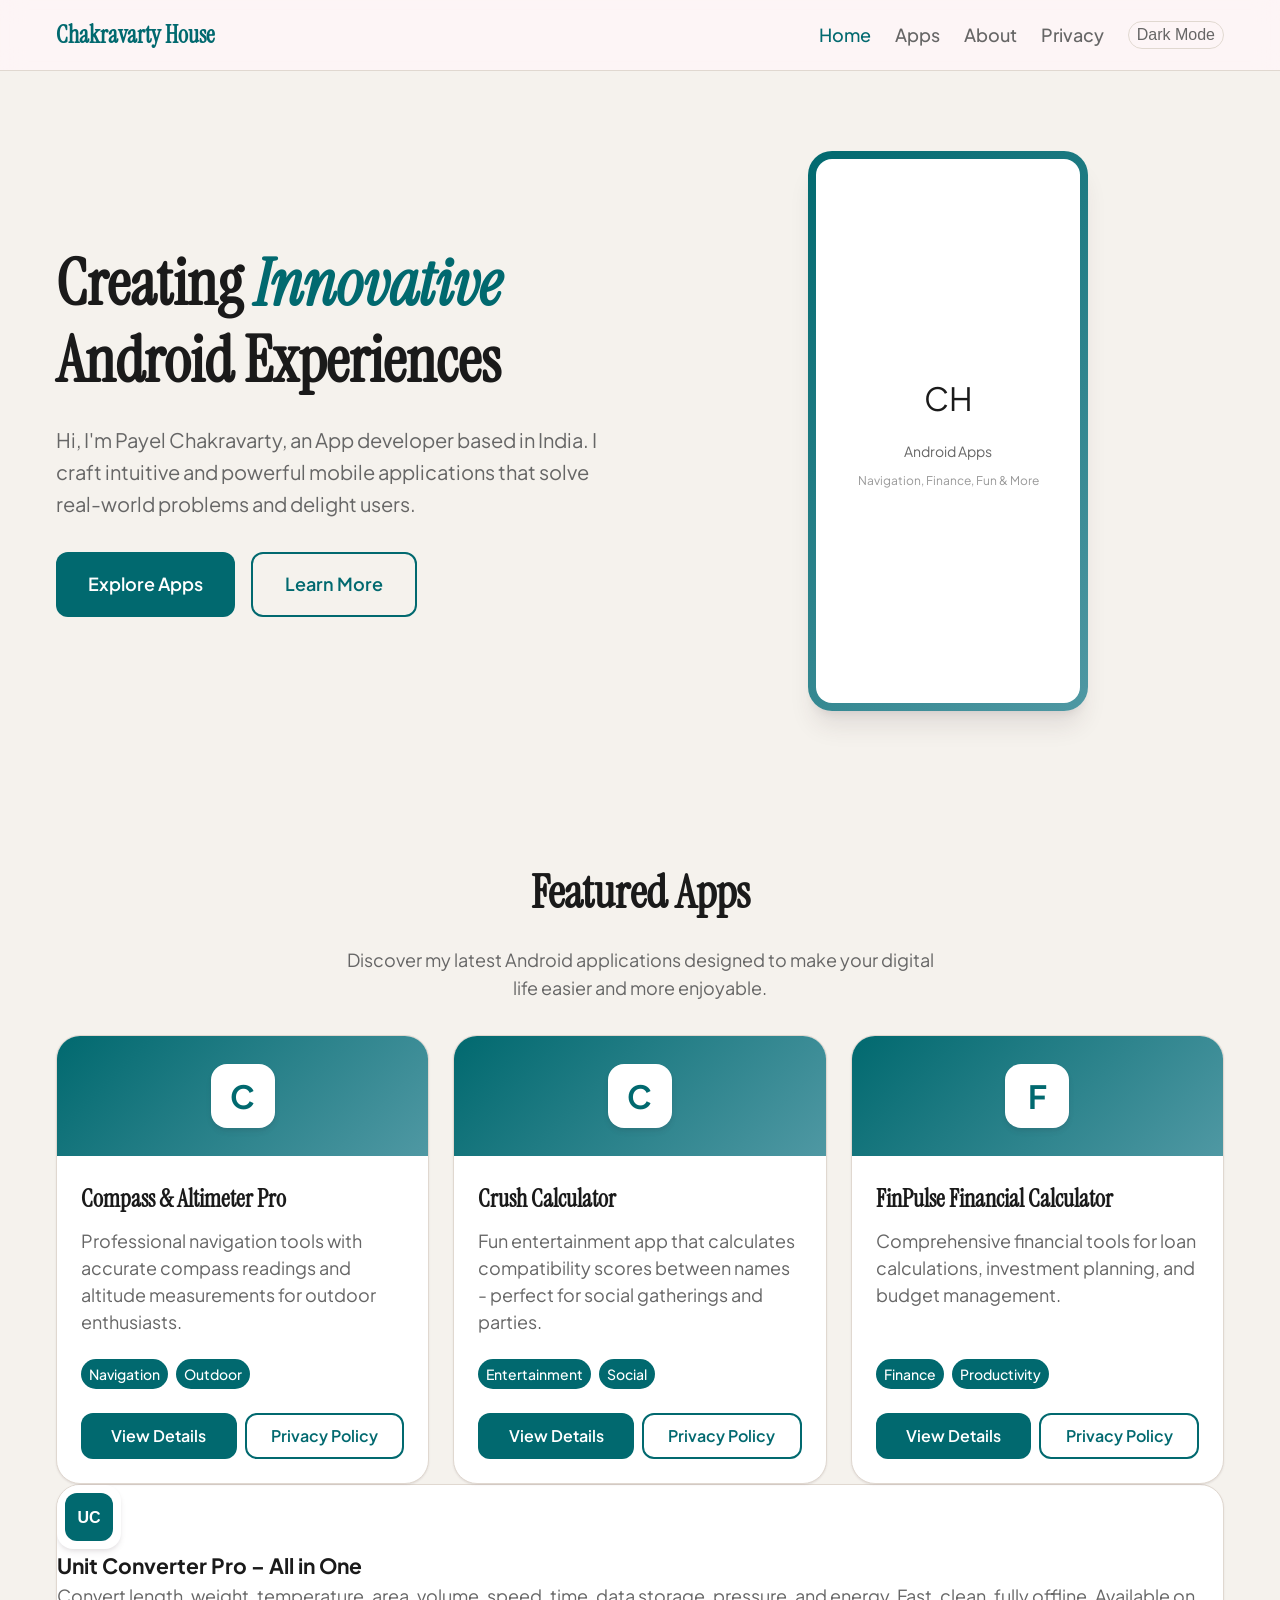
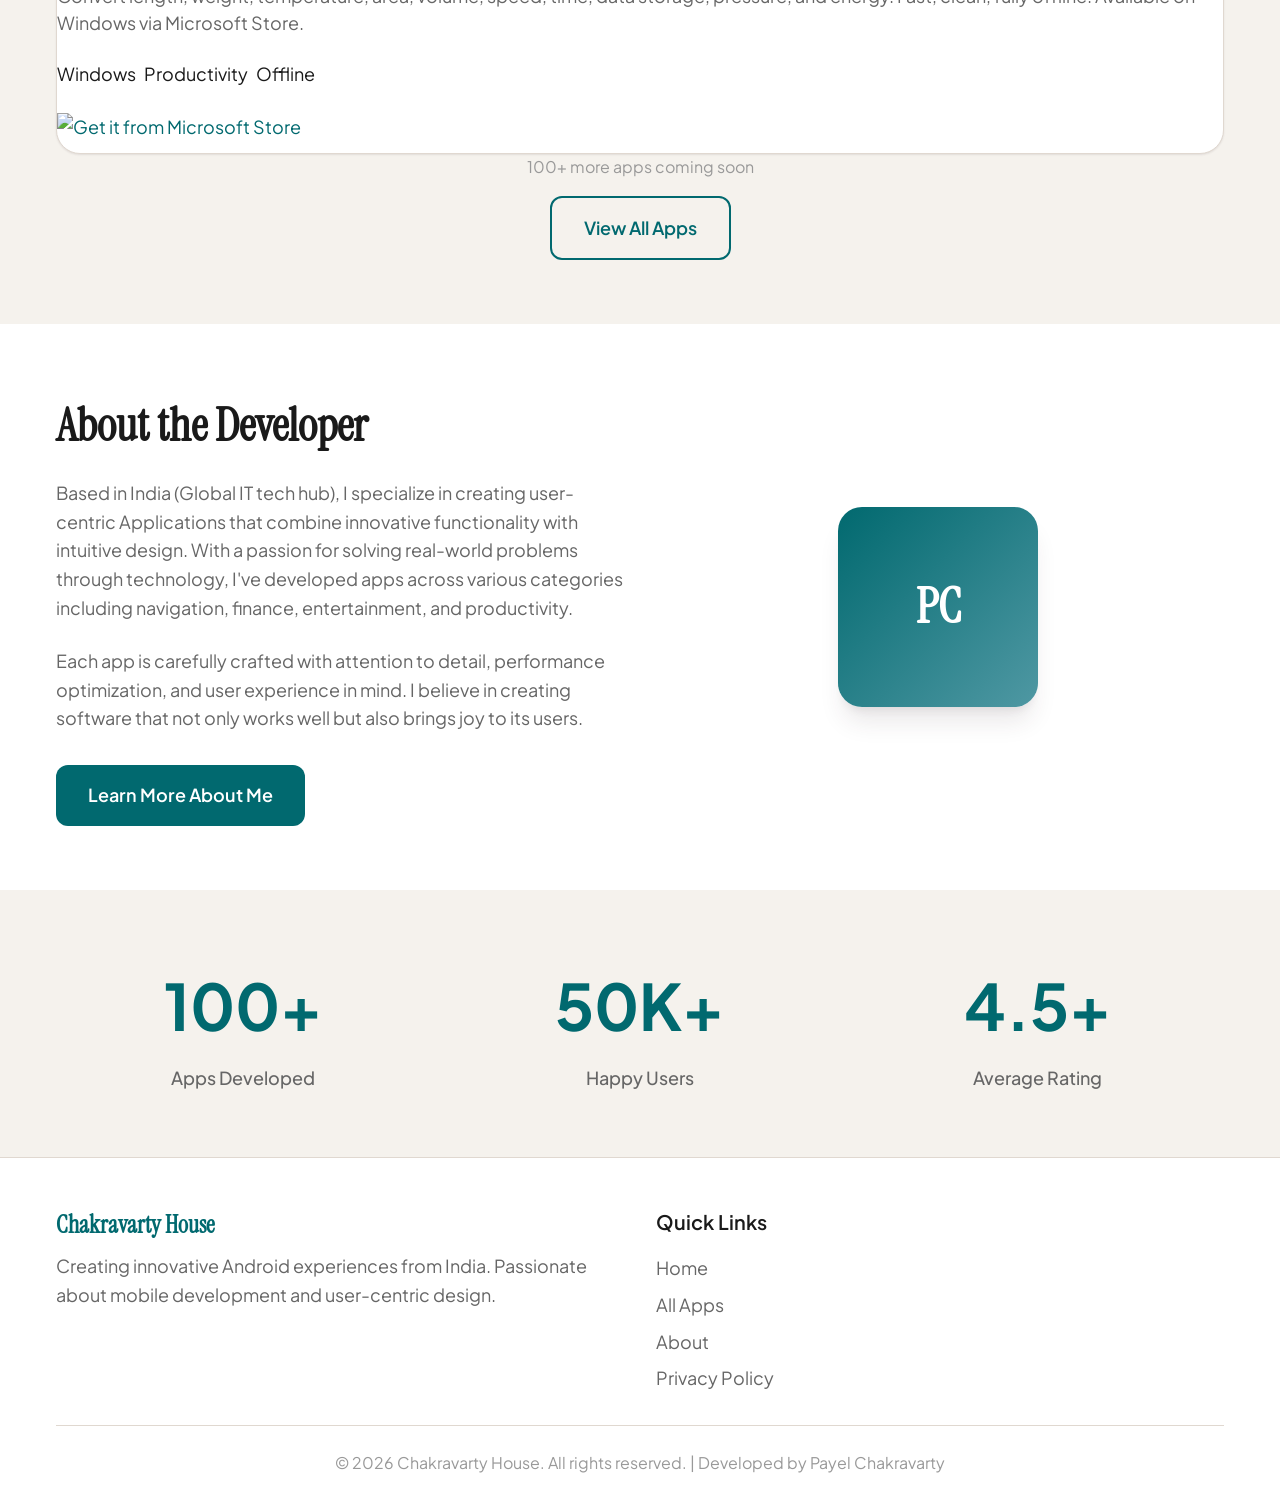
==== commit 8ed0ee98: "Update index.html" ====
--- a/index.html
+++ b/index.html
@@ -149,32 +149,37 @@
 
 <div class="app-card">
   <div class="app-icon">
-    <svg width="40" height="40" viewBox="0 0 40 40" fill="none" 
-         xmlns="http://www.w3.org/2000/svg" aria-label="Unit Converter Pro icon">
-      <rect width="40" height="40" rx="10" fill="#01696f"/>
-      <text x="50%" y="55%" dominant-baseline="middle" text-anchor="middle"
-            font-size="18" font-weight="bold" fill="white" font-family="sans-serif">
-        UC
-      </text>
+    <svg width="48" height="48" viewBox="0 0 48 48" fill="none"
+         xmlns="http://www.w3.org/2000/svg">
+      <rect width="48" height="48" rx="12" fill="#01696f"/>
+      <text x="24" y="30" text-anchor="middle"
+            font-size="16" font-weight="700" fill="white"
+            font-family="Arial, sans-serif">UC</text>
     </svg>
   </div>
-  <h3>Unit Converter Pro - All in One</h3>
-  <p>
-    Convert length, weight, temperature, area, volume, speed, time, 
-    data storage, pressure, and energy. Fast, clean, and fully offline — 
-    now available on Microsoft Store for Windows.
-  </p>
-  <div class="app-badges">
-    <a href="https://apps.microsoft.com/store/search/Unit%20Converter%20Pro%20All%20in%20One" 
-       target="_blank" rel="noopener noreferrer" 
-       class="badge-link" aria-label="Get Unit Converter Pro on Microsoft Store">
-      <img 
-        src="https://get.microsoft.com/images/en-us%20dark.svg" 
-        alt="Get it from Microsoft Store"
-        width="156" height="52"
-        loading="lazy"
-      />
-    </a>
+    
+  <div class="app-info">
+    <h3>Unit Converter Pro – All in One</h3>
+    <p class="app-description">
+      Convert length, weight, temperature, area, volume, speed, time,
+      data storage, pressure, and energy. Fast, clean, fully offline.
+      Available on Windows via Microsoft Store.
+    </p>
+    <div class="app-tags">
+      <span class="tag">Windows</span>
+      <span class="tag">Productivity</span>
+      <span class="tag">Offline</span>
+    </div>
+    <div class="app-badges">
+      <a href="https://apps.microsoft.com/search?query=Unit+Converter+Pro+All+in+One"
+         target="_blank" rel="noopener noreferrer"
+         title="Get it from Microsoft Store">
+        <img src="https://get.microsoft.com/images/en-us%20dark.svg"
+             alt="Get it from Microsoft Store"
+             height="40" loading="lazy"
+             style="height:40px;width:auto;display:inline-block;"/>
+      </a>
+    </div>
   </div>
 </div>
                 <div class="text-center mt-xl">
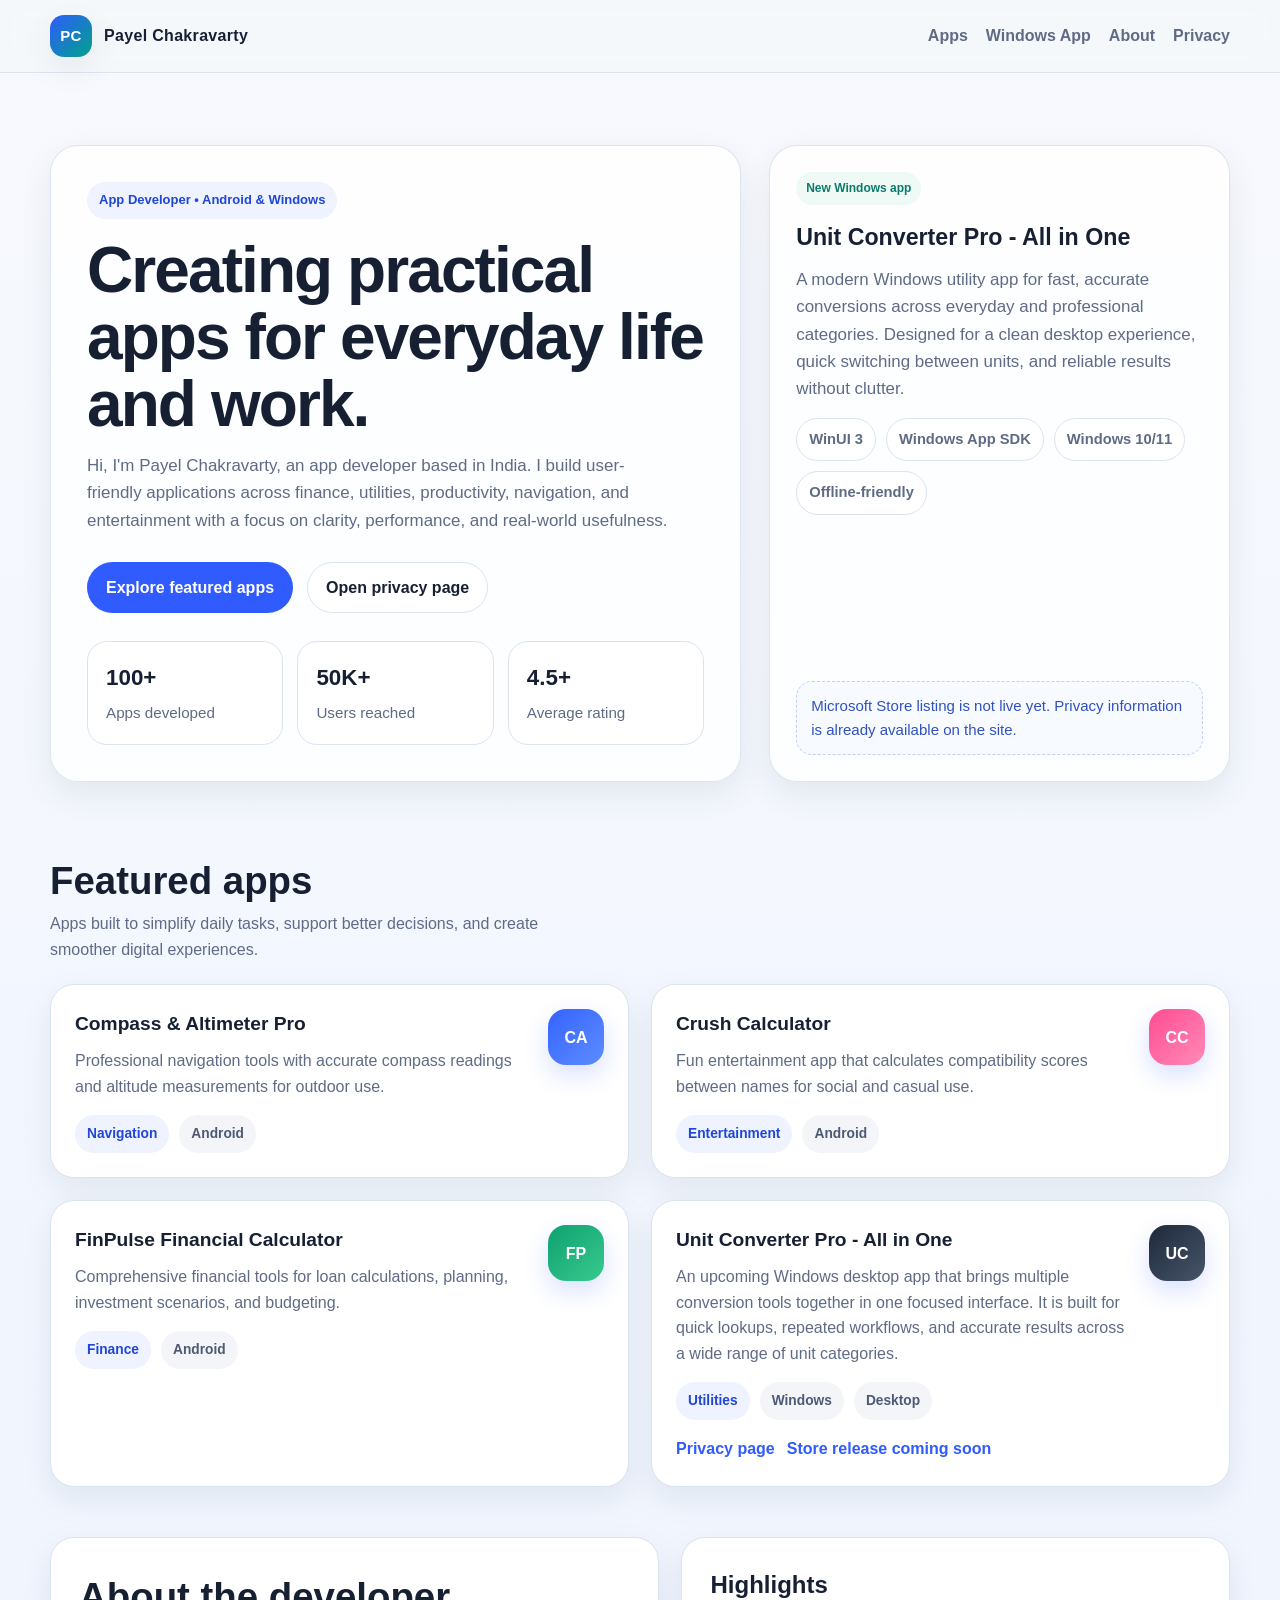
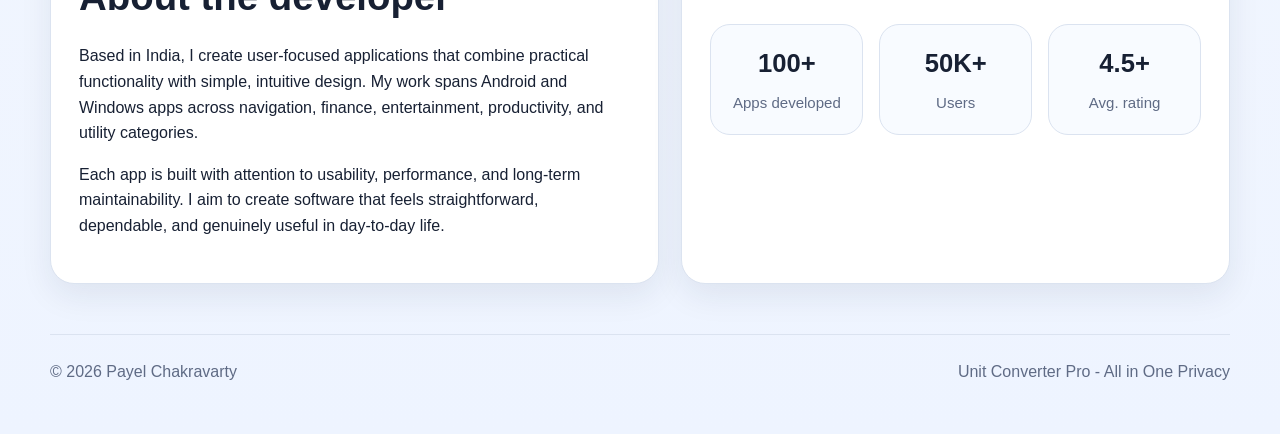
==== commit d6345f91: "Update index.html" ====
--- a/index.html
+++ b/index.html
@@ -1,266 +1,636 @@
 <!DOCTYPE html>
 <html lang="en">
 <head>
-    <meta charset="UTF-8">
-    <meta name="viewport" content="width=device-width, initial-scale=1.0">
-    <title>Payel Chakravarty - App Developer | Chakravarty House</title>
-    <meta name="description" content="Payel Chakravarty - App developer based in India. Creating innovative mobile apps for navigation, finance, entertainment, and productivity.">
-    <meta name="keywords" content="Android/iOS developer, mobile apps, Windows App, SaaS Apps, India, Payel Chakravarty, Chakravarty House">
-    <meta name="author" content="Payel Chakravarty">
-    
-    <!-- Open Graph -->
-    <meta property="og:title" content="Payel Chakravarty - App Developer">
-    <meta property="og:description" content="Creating innovative mobile apps for navigation, finance, entertainment, and productivity.">
-    <meta property="og:type" content="website">
-    <meta property="og:url" content="https://chakravartyhouse.github.io">
-    
-    <!-- Favicon -->
-    <link rel="icon" type="image/svg+xml" href="data:image/svg+xml,<svg xmlns='http://www.w3.org/2000/svg' viewBox='0 0 100 100'><text y='.9em' font-size='90'>CH</text></svg>">
-    
-    <!-- CSS -->
-    <link rel="stylesheet" href="assets/style.css">
-    
-    <!-- Preconnect to Google Fonts -->
-    <link rel="preconnect" href="https://fonts.googleapis.com">
-    <link rel="preconnect" href="https://fonts.gstatic.com" crossorigin>
+  <meta charset="UTF-8" />
+  <meta name="viewport" content="width=device-width, initial-scale=1.0" />
+  <title>Payel Chakravarty - App Developer</title>
+  <meta name="description" content="Payel Chakravarty builds practical apps across Android and Windows. Explore featured apps including Unit Converter Pro - All in One." />
+  <style>
+    :root {
+      --bg: #f5f7fb;
+      --surface: #ffffff;
+      --surface-2: #eef3ff;
+      --text: #172033;
+      --muted: #5f6b85;
+      --primary: #2f5bff;
+      --primary-dark: #1f46d6;
+      --accent: #00a389;
+      --border: #dbe3f0;
+      --shadow: 0 12px 32px rgba(20, 32, 70, 0.08);
+      --radius: 20px;
+      --max: 1180px;
+    }
+
+    * { box-sizing: border-box; }
+    html { scroll-behavior: smooth; }
+    body {
+      margin: 0;
+      font-family: Inter, "Segoe UI", Roboto, Arial, sans-serif;
+      color: var(--text);
+      background: linear-gradient(180deg, #f7f9fd 0%, #eef4ff 100%);
+      line-height: 1.6;
+    }
+
+    a { color: inherit; text-decoration: none; }
+
+    .container {
+      width: min(var(--max), calc(100% - 32px));
+      margin: 0 auto;
+    }
+
+    header {
+      position: sticky;
+      top: 0;
+      z-index: 50;
+      backdrop-filter: blur(10px);
+      background: rgba(245, 247, 251, 0.88);
+      border-bottom: 1px solid rgba(219, 227, 240, 0.9);
+    }
+
+    .nav {
+      display: flex;
+      align-items: center;
+      justify-content: space-between;
+      gap: 16px;
+      min-height: 72px;
+    }
+
+    .brand {
+      display: flex;
+      align-items: center;
+      gap: 12px;
+      font-weight: 800;
+      letter-spacing: 0.02em;
+    }
+
+    .brand-mark {
+      width: 42px;
+      height: 42px;
+      border-radius: 14px;
+      display: grid;
+      place-items: center;
+      background: linear-gradient(135deg, var(--primary), var(--accent));
+      color: #fff;
+      font-size: 15px;
+      box-shadow: var(--shadow);
+    }
+
+    .nav-links {
+      display: flex;
+      flex-wrap: wrap;
+      gap: 18px;
+      align-items: center;
+    }
+
+    .nav-links a {
+      color: var(--muted);
+      font-weight: 600;
+    }
+
+    .nav-links a:hover { color: var(--primary); }
+
+    .cta {
+      display: inline-flex;
+      align-items: center;
+      justify-content: center;
+      gap: 10px;
+      padding: 12px 18px;
+      border-radius: 999px;
+      background: var(--primary);
+      color: #fff;
+      font-weight: 700;
+      border: 1px solid transparent;
+      transition: 0.2s ease;
+    }
+
+    .cta:hover { background: var(--primary-dark); }
+
+    .cta.secondary {
+      background: #fff;
+      color: var(--text);
+      border-color: var(--border);
+    }
+
+    .hero {
+      padding: 72px 0 40px;
+    }
+
+    .hero-grid {
+      display: grid;
+      grid-template-columns: 1.2fr 0.8fr;
+      gap: 28px;
+      align-items: stretch;
+    }
+
+    .hero-card,
+    .panel {
+      background: rgba(255,255,255,0.82);
+      border: 1px solid rgba(219, 227, 240, 0.95);
+      border-radius: 28px;
+      box-shadow: var(--shadow);
+    }
+
+    .hero-card {
+      padding: 36px;
+    }
+
+    .eyebrow {
+      display: inline-flex;
+      align-items: center;
+      gap: 8px;
+      padding: 8px 12px;
+      border-radius: 999px;
+      background: var(--surface-2);
+      color: var(--primary-dark);
+      font-size: 13px;
+      font-weight: 700;
+      margin-bottom: 18px;
+    }
+
+    h1 {
+      margin: 0 0 14px;
+      font-size: clamp(2.2rem, 5vw, 4.4rem);
+      line-height: 1.05;
+      letter-spacing: -0.03em;
+    }
+
+    .hero p {
+      margin: 0;
+      color: var(--muted);
+      font-size: 1.06rem;
+      max-width: 62ch;
+    }
+
+    .hero-actions {
+      display: flex;
+      flex-wrap: wrap;
+      gap: 14px;
+      margin-top: 28px;
+    }
+
+    .mini-stats {
+      display: grid;
+      grid-template-columns: repeat(3, 1fr);
+      gap: 14px;
+      margin-top: 28px;
+    }
+
+    .stat {
+      background: #fff;
+      border: 1px solid var(--border);
+      border-radius: 20px;
+      padding: 18px;
+    }
+
+    .stat strong {
+      display: block;
+      font-size: 1.4rem;
+      margin-bottom: 4px;
+    }
+
+    .stat span {
+      color: var(--muted);
+      font-size: 0.95rem;
+    }
+
+    .panel {
+      padding: 26px;
+      display: flex;
+      flex-direction: column;
+      justify-content: space-between;
+      min-height: 100%;
+    }
+
+    .panel-badge {
+      display: inline-block;
+      padding: 7px 10px;
+      border-radius: 999px;
+      background: #effaf7;
+      color: #0b7b69;
+      font-size: 12px;
+      font-weight: 800;
+      margin-bottom: 14px;
+      width: fit-content;
+    }
+
+    .panel h2 {
+      margin: 0 0 10px;
+      font-size: 1.45rem;
+    }
+
+    .platform-list {
+      display: flex;
+      flex-wrap: wrap;
+      gap: 10px;
+      margin-top: 16px;
+    }
+
+    .chip {
+      padding: 9px 12px;
+      border-radius: 999px;
+      border: 1px solid var(--border);
+      background: #fff;
+      color: var(--muted);
+      font-size: 0.92rem;
+      font-weight: 600;
+    }
+
+    section {
+      padding: 28px 0 22px;
+    }
+
+    .section-head {
+      display: flex;
+      align-items: end;
+      justify-content: space-between;
+      gap: 18px;
+      margin-bottom: 22px;
+    }
+
+    .section-head h2 {
+      margin: 0;
+      font-size: clamp(1.6rem, 3vw, 2.4rem);
+    }
+
+    .section-head p {
+      margin: 0;
+      color: var(--muted);
+      max-width: 62ch;
+    }
+
+    .apps-grid {
+      display: grid;
+      grid-template-columns: repeat(2, minmax(0, 1fr));
+      gap: 22px;
+    }
+
+    .app-card {
+      background: var(--surface);
+      border: 1px solid var(--border);
+      border-radius: 24px;
+      padding: 24px;
+      box-shadow: var(--shadow);
+      display: flex;
+      flex-direction: column;
+      gap: 16px;
+    }
+
+    .app-top {
+      display: flex;
+      justify-content: space-between;
+      gap: 14px;
+      align-items: start;
+    }
+
+    .app-icon {
+      width: 56px;
+      height: 56px;
+      border-radius: 18px;
+      display: grid;
+      place-items: center;
+      color: #fff;
+      font-weight: 800;
+      box-shadow: 0 10px 24px rgba(47, 91, 255, 0.18);
+      flex-shrink: 0;
+    }
+
+    .app-icon.blue { background: linear-gradient(135deg, #3563ff, #5d8dff); }
+    .app-icon.green { background: linear-gradient(135deg, #0ea271, #39c98d); }
+    .app-icon.pink { background: linear-gradient(135deg, #ff4c93, #ff8bb7); }
+    .app-icon.dark { background: linear-gradient(135deg, #1e293b, #475569); }
+
+    .app-card h3 {
+      margin: 0 0 8px;
+      font-size: 1.2rem;
+    }
+
+    .app-card p {
+      margin: 0;
+      color: var(--muted);
+    }
+
+    .tag-row {
+      display: flex;
+      flex-wrap: wrap;
+      gap: 10px;
+    }
+
+    .tag {
+      font-size: 0.86rem;
+      color: var(--primary-dark);
+      background: #eef3ff;
+      border-radius: 999px;
+      padding: 8px 12px;
+      font-weight: 700;
+    }
+
+    .tag.neutral {
+      color: #4e5a73;
+      background: #f3f5f9;
+    }
+
+    .links-row {
+      display: flex;
+      flex-wrap: wrap;
+      gap: 12px;
+      margin-top: auto;
+    }
+
+    .text-link {
+      font-weight: 700;
+      color: var(--primary);
+    }
+
+    .coming-soon {
+      border: 1px dashed #bfd0ff;
+      background: #f7faff;
+      color: #3151bf;
+      padding: 12px 14px;
+      border-radius: 16px;
+      font-size: 0.94rem;
+    }
+
+    .about-grid {
+      display: grid;
+      grid-template-columns: 1fr 0.9fr;
+      gap: 22px;
+    }
+
+    .about-card,
+    .stats-card {
+      background: var(--surface);
+      border: 1px solid var(--border);
+      border-radius: 24px;
+      padding: 28px;
+      box-shadow: var(--shadow);
+    }
+
+    .stats-grid {
+      display: grid;
+      grid-template-columns: repeat(3, 1fr);
+      gap: 16px;
+      margin-top: 12px;
+    }
+
+    .metric {
+      padding: 18px;
+      border-radius: 20px;
+      background: #f8fbff;
+      border: 1px solid var(--border);
+      text-align: center;
+    }
+
+    .metric strong {
+      display: block;
+      font-size: 1.6rem;
+      margin-bottom: 6px;
+    }
+
+    .metric span {
+      color: var(--muted);
+      font-size: 0.94rem;
+    }
+
+    footer {
+      padding: 28px 0 50px;
+      color: var(--muted);
+    }
+
+    .footer-box {
+      display: flex;
+      flex-wrap: wrap;
+      justify-content: space-between;
+      gap: 12px;
+      padding-top: 24px;
+      border-top: 1px solid var(--border);
+    }
+
+    @media (max-width: 920px) {
+      .hero-grid,
+      .apps-grid,
+      .about-grid,
+      .stats-grid,
+      .mini-stats {
+        grid-template-columns: 1fr;
+      }
+
+      .section-head,
+      .nav {
+        align-items: start;
+        flex-direction: column;
+      }
+
+      .nav-links {
+        gap: 12px;
+      }
+
+      .hero-card,
+      .panel,
+      .about-card,
+      .stats-card,
+      .app-card {
+        padding: 22px;
+      }
+    }
+  </style>
 </head>
 <body>
-    <!-- Header -->
-    <header class="header">
-        <div class="container">
-            <div class="header-content">
-                <div class="logo">Chakravarty House</div>
-                
-                <nav class="nav">
-                    <a href="index.html" class="nav-link active">Home</a>
-                    <a href="apps.html" class="nav-link">Apps</a>
-                    <a href="about.html" class="nav-link">About</a>
-                    <a href="privacy-policy.html" class="nav-link">Privacy</a>
-                    <button class="theme-toggle" aria-label="Toggle theme">Dark Mode</button>
-                </nav>
-                
-                <button class="menu-toggle" aria-label="Toggle menu">
-                    <span></span>
-                    <span></span>
-                    <span></span>
-                </button>
-            </div>
+  <header>
+    <div class="container nav">
+      <a href="#top" class="brand" aria-label="Payel Chakravarty home">
+        <span class="brand-mark">PC</span>
+        <span>Payel Chakravarty</span>
+      </a>
+      <nav class="nav-links" aria-label="Primary navigation">
+        <a href="#apps">Apps</a>
+        <a href="#windows">Windows App</a>
+        <a href="#about">About</a>
+        <a href="#contact">Privacy</a>
+      </nav>
+    </div>
+  </header>
+
+  <main id="top">
+    <section class="hero">
+      <div class="container hero-grid">
+        <div class="hero-card">
+          <div class="eyebrow">App Developer • Android & Windows</div>
+          <h1>Creating practical apps for everyday life and work.</h1>
+          <p>
+            Hi, I'm Payel Chakravarty, an app developer based in India. I build user-friendly applications across finance, utilities, productivity, navigation, and entertainment with a focus on clarity, performance, and real-world usefulness.
+          </p>
+          <div class="hero-actions">
+            <a class="cta" href="#apps">Explore featured apps</a>
+            <a class="cta secondary" href="https://chakravartyhouse.github.io/privacy/privacy-unit-converter-allinone.html" target="_blank" rel="noopener noreferrer">Open privacy page</a>
+          </div>
+          <div class="mini-stats" aria-label="Developer stats">
+            <div class="stat">
+              <strong>100+</strong>
+              <span>Apps developed</span>
+            </div>
+            <div class="stat">
+              <strong>50K+</strong>
+              <span>Users reached</span>
+            </div>
+            <div class="stat">
+              <strong>4.5+</strong>
+              <span>Average rating</span>
+            </div>
+          </div>
         </div>
-    </header>
-
-    <!-- Main Content -->
-    <main>
-        <!-- Hero Section -->
-        <section class="hero">
-            <div class="container">
-                <div class="hero-content">
-                    <div class="hero-text">
-                        <h1>Creating <em>Innovative</em> Android Experiences</h1>
-                        <p>Hi, I'm Payel Chakravarty, an App developer based in India. I craft intuitive and powerful mobile applications that solve real-world problems and delight users.</p>
-                        
-                        <div class="btn-group">
-                            <a href="apps.html" class="btn btn-primary" data-track="view_apps">Explore Apps</a>
-                            <a href="about.html" class="btn btn-secondary" data-track="learn_more">Learn More</a>
-                        </div>
-                    </div>
-                    
-                    <div class="hero-illustration">
-                        <div class="phone-mockup">
-                            <div class="phone-screen">
-                                <div style="text-align: center;">
-                                    <div style="font-size: 2rem; margin-bottom: 1rem;">CH</div>
-                                    <div style="font-size: 0.875rem; color: var(--color-text-secondary);">Android Apps</div>
-                                    <div style="font-size: 0.75rem; color: var(--color-text-muted); margin-top: 0.5rem;">Navigation, Finance, Fun & More</div>
-                                </div>
-                            </div>
-                        </div>
-                    </div>
-                </div>
-            </div>
-        </section>
-
-        <!-- Featured Apps Section -->
-        <section class="section">
-            <div class="container">
-                <div class="text-center mb-xl">
-                    <h2 style="font-family: var(--font-heading); font-size: var(--text-3xl); margin-bottom: var(--space-md);">Featured Apps</h2>
-                    <p style="color: var(--color-text-secondary); max-width: 600px; margin: 0 auto;">Discover my latest Android applications designed to make your digital life easier and more enjoyable.</p>
-                </div>
-                
-                <div class="grid grid-cols-3">
-                    <!-- Compass & Altimeter Pro -->
-                    <div class="app-card" data-category="navigation">
-                        <div class="app-banner">
-                            <div class="app-icon">C</div>
-                        </div>
-                        <div class="app-body">
-                            <h3 class="app-name">Compass & Altimeter Pro</h3>
-                            <p class="app-description">Professional navigation tools with accurate compass readings and altitude measurements for outdoor enthusiasts.</p>
-                            <div class="app-tags">
-                                <span class="app-tag">Navigation</span>
-                                <span class="app-tag">Outdoor</span>
-                            </div>
-                            <div class="app-actions">
-                                <a href="apps/compass-altimeter-pro.html" class="btn btn-primary">View Details</a>
-                                <a href="privacy/compass-altimeter-pro.html" class="btn btn-secondary">Privacy Policy</a>
-                            </div>
-                        </div>
-                    </div>
-
-                    <!-- Crush Calculator -->
-                    <div class="app-card" data-category="fun">
-                        <div class="app-banner">
-                            <div class="app-icon">C</div>
-                        </div>
-                        <div class="app-body">
-                            <h3 class="app-name">Crush Calculator</h3>
-                            <p class="app-description">Fun entertainment app that calculates compatibility scores between names - perfect for social gatherings and parties.</p>
-                            <div class="app-tags">
-                                <span class="app-tag">Entertainment</span>
-                                <span class="app-tag">Social</span>
-                            </div>
-                            <div class="app-actions">
-                                <a href="apps/crush-calculator.html" class="btn btn-primary">View Details</a>
-                                <a href="privacy/crush-calculator.html" class="btn btn-secondary">Privacy Policy</a>
-                            </div>
-                        </div>
-                    </div>
-
-                    <!-- FinPulse Financial Calculator -->
-                    <div class="app-card" data-category="finance">
-                        <div class="app-banner">
-                            <div class="app-icon">F</div>
-                        </div>
-                        <div class="app-body">
-                            <h3 class="app-name">FinPulse Financial Calculator</h3>
-                            <p class="app-description">Comprehensive financial tools for loan calculations, investment planning, and budget management.</p>
-                            <div class="app-tags">
-                                <span class="app-tag">Finance</span>
-                                <span class="app-tag">Productivity</span>
-                            </div>
-                            <div class="app-actions">
-                                <a href="apps/finpulse-financial-calculator.html" class="btn btn-primary">View Details</a>
-                                <a href="privacy/finpulse-financial-calculator.html" class="btn btn-secondary">Privacy Policy</a>
-                            </div>
-                        </div>
-                    </div>
-                </div>
-<!-- Unit Converter Pro - Add inside the Featured Apps section, after FinPulse card -->
-
-<div class="app-card">
-  <div class="app-icon">
-    <svg width="48" height="48" viewBox="0 0 48 48" fill="none"
-         xmlns="http://www.w3.org/2000/svg">
-      <rect width="48" height="48" rx="12" fill="#01696f"/>
-      <text x="24" y="30" text-anchor="middle"
-            font-size="16" font-weight="700" fill="white"
-            font-family="Arial, sans-serif">UC</text>
-    </svg>
-  </div>
-    
-  <div class="app-info">
-    <h3>Unit Converter Pro – All in One</h3>
-    <p class="app-description">
-      Convert length, weight, temperature, area, volume, speed, time,
-      data storage, pressure, and energy. Fast, clean, fully offline.
-      Available on Windows via Microsoft Store.
-    </p>
-    <div class="app-tags">
-      <span class="tag">Windows</span>
-      <span class="tag">Productivity</span>
-      <span class="tag">Offline</span>
+
+        <aside class="panel" id="windows">
+          <div>
+            <span class="panel-badge">New Windows app</span>
+            <h2>Unit Converter Pro - All in One</h2>
+            <p>
+              A modern Windows utility app for fast, accurate conversions across everyday and professional categories. Designed for a clean desktop experience, quick switching between units, and reliable results without clutter.
+            </p>
+            <div class="platform-list" aria-label="Supported themes">
+              <span class="chip">WinUI 3</span>
+              <span class="chip">Windows App SDK</span>
+              <span class="chip">Windows 10/11</span>
+              <span class="chip">Offline-friendly</span>
+            </div>
+          </div>
+          <div class="coming-soon" role="note">
+            Microsoft Store listing is not live yet. Privacy information is already available on the site.
+          </div>
+        </aside>
+      </div>
+    </section>
+
+    <section id="apps">
+      <div class="container">
+        <div class="section-head">
+          <div>
+            <h2>Featured apps</h2>
+            <p>Apps built to simplify daily tasks, support better decisions, and create smoother digital experiences.</p>
+          </div>
+        </div>
+
+        <div class="apps-grid">
+          <article class="app-card">
+            <div class="app-top">
+              <div>
+                <h3>Compass & Altimeter Pro</h3>
+                <p>Professional navigation tools with accurate compass readings and altitude measurements for outdoor use.</p>
+              </div>
+              <div class="app-icon blue" aria-hidden="true">CA</div>
+            </div>
+            <div class="tag-row">
+              <span class="tag">Navigation</span>
+              <span class="tag neutral">Android</span>
+            </div>
+          </article>
+
+          <article class="app-card">
+            <div class="app-top">
+              <div>
+                <h3>Crush Calculator</h3>
+                <p>Fun entertainment app that calculates compatibility scores between names for social and casual use.</p>
+              </div>
+              <div class="app-icon pink" aria-hidden="true">CC</div>
+            </div>
+            <div class="tag-row">
+              <span class="tag">Entertainment</span>
+              <span class="tag neutral">Android</span>
+            </div>
+          </article>
+
+          <article class="app-card">
+            <div class="app-top">
+              <div>
+                <h3>FinPulse Financial Calculator</h3>
+                <p>Comprehensive financial tools for loan calculations, planning, investment scenarios, and budgeting.</p>
+              </div>
+              <div class="app-icon green" aria-hidden="true">FP</div>
+            </div>
+            <div class="tag-row">
+              <span class="tag">Finance</span>
+              <span class="tag neutral">Android</span>
+            </div>
+          </article>
+
+          <article class="app-card">
+            <div class="app-top">
+              <div>
+                <h3>Unit Converter Pro - All in One</h3>
+                <p>
+                  An upcoming Windows desktop app that brings multiple conversion tools together in one focused interface. It is built for quick lookups, repeated workflows, and accurate results across a wide range of unit categories.
+                </p>
+              </div>
+              <div class="app-icon dark" aria-hidden="true">UC</div>
+            </div>
+            <div class="tag-row">
+              <span class="tag">Utilities</span>
+              <span class="tag neutral">Windows</span>
+              <span class="tag neutral">Desktop</span>
+            </div>
+            <div class="links-row">
+              <a class="text-link" href="https://chakravartyhouse.github.io/privacy/privacy-unit-converter-allinone.html" target="_blank" rel="noopener noreferrer">Privacy page</a>
+              <span class="text-link" aria-label="Store status">Store release coming soon</span>
+            </div>
+          </article>
+        </div>
+      </div>
+    </section>
+
+    <section id="about">
+      <div class="container about-grid">
+        <div class="about-card">
+          <div class="section-head" style="margin-bottom: 10px;">
+            <div>
+              <h2>About the developer</h2>
+            </div>
+          </div>
+          <p>
+            Based in India, I create user-focused applications that combine practical functionality with simple, intuitive design. My work spans Android and Windows apps across navigation, finance, entertainment, productivity, and utility categories.
+          </p>
+          <p>
+            Each app is built with attention to usability, performance, and long-term maintainability. I aim to create software that feels straightforward, dependable, and genuinely useful in day-to-day life.
+          </p>
+        </div>
+
+        <div class="stats-card">
+          <h2 style="margin-top: 0;">Highlights</h2>
+          <div class="stats-grid">
+            <div class="metric">
+              <strong>100+</strong>
+              <span>Apps developed</span>
+            </div>
+            <div class="metric">
+              <strong>50K+</strong>
+              <span>Users</span>
+            </div>
+            <div class="metric">
+              <strong>4.5+</strong>
+              <span>Avg. rating</span>
+            </div>
+          </div>
+        </div>
+      </div>
+    </section>
+  </main>
+
+  <footer id="contact">
+    <div class="container footer-box">
+      <div>© 2026 Payel Chakravarty</div>
+      <div>
+        <a href="https://chakravartyhouse.github.io/privacy/privacy-unit-converter-allinone.html" target="_blank" rel="noopener noreferrer">Unit Converter Pro - All in One Privacy</a>
+      </div>
     </div>
-    <div class="app-badges">
-      <a href="https://apps.microsoft.com/search?query=Unit+Converter+Pro+All+in+One"
-         target="_blank" rel="noopener noreferrer"
-         title="Get it from Microsoft Store">
-        <img src="https://get.microsoft.com/images/en-us%20dark.svg"
-             alt="Get it from Microsoft Store"
-             height="40" loading="lazy"
-             style="height:40px;width:auto;display:inline-block;"/>
-      </a>
-    </div>
-  </div>
-</div>
-                <div class="text-center mt-xl">
-                    <p style="color: var(--color-text-muted); font-size: var(--text-sm);">100+ more apps coming soon</p>
-                    <a href="apps.html" class="btn btn-secondary" style="margin-top: var(--space-md);">View All Apps</a>
-                </div>
-            </div>
-        </section>
-
-        <!-- About Preview Section -->
-        <section class="section" style="background-color: var(--color-surface-elevated);">
-            <div class="container">
-                <div class="grid grid-cols-2" style="align-items: center;">
-                    <div>
-                        <h2 style="font-family: var(--font-heading); font-size: var(--text-3xl); margin-bottom: var(--space-md);">About the Developer</h2>
-                        <p style="color: var(--color-text-secondary); margin-bottom: var(--space-lg);">
-                            Based in India (Global IT tech hub), I specialize in creating user-centric Applications that combine innovative functionality with intuitive design. With a passion for solving real-world problems through technology, I've developed apps across various categories including navigation, finance, entertainment, and productivity.
-                        </p>
-                        <p style="color: var(--color-text-secondary); margin-bottom: var(--space-xl);">
-                            Each app is carefully crafted with attention to detail, performance optimization, and user experience in mind. I believe in creating software that not only works well but also brings joy to its users.
-                        </p>
-                        <a href="about.html" class="btn btn-primary">Learn More About Me</a>
-                    </div>
-                    
-                    <div style="text-align: center;">
-                        <div style="width: 200px; height: 200px; margin: 0 auto; background: linear-gradient(135deg, var(--color-primary), var(--color-primary-light)); border-radius: var(--radius-xl); display: flex; align-items: center; justify-content: center; color: white; font-family: var(--font-heading); font-size: 3rem; font-weight: 600; box-shadow: var(--shadow-xl);">
-                            PC
-                        </div>
-                    </div>
-                </div>
-            </div>
-        </section>
-
-        <!-- Stats Section -->
-        <section class="section">
-            <div class="container">
-                <div class="grid grid-cols-3" style="text-align: center;">
-                    <div>
-                        <div style="font-size: var(--text-4xl); font-weight: 700; color: var(--color-primary); margin-bottom: var(--space-sm);">100+</div>
-                        <div style="color: var(--color-text-secondary); font-weight: 500;">Apps Developed</div>
-                    </div>
-                    <div>
-                        <div style="font-size: var(--text-4xl); font-weight: 700; color: var(--color-primary); margin-bottom: var(--space-sm);">50K+</div>
-                        <div style="color: var(--color-text-secondary); font-weight: 500;">Happy Users</div>
-                    </div>
-                    <div>
-                        <div style="font-size: var(--text-4xl); font-weight: 700; color: var(--color-primary); margin-bottom: var(--space-sm);">4.5+</div>
-                        <div style="color: var(--color-text-secondary); font-weight: 500;">Average Rating</div>
-                    </div>
-                </div>
-            </div>
-        </section>
-    </main>
-
-    <!-- Footer -->
-    <footer class="footer">
-        <div class="container">
-            <div class="footer-content">
-                <div class="footer-brand">
-                    <h3>Chakravarty House</h3>
-                    <p>Creating innovative Android experiences from India. Passionate about mobile development and user-centric design.</p>
-                </div>
-                
-                <div class="footer-nav">
-                    <h4>Quick Links</h4>
-                    <ul class="footer-nav-list">
-                        <li class="footer-nav-item"><a href="index.html" class="footer-nav-link">Home</a></li>
-                        <li class="footer-nav-item"><a href="apps.html" class="footer-nav-link">All Apps</a></li>
-                        <li class="footer-nav-item"><a href="about.html" class="footer-nav-link">About</a></li>
-                        <li class="footer-nav-item"><a href="privacy-policy.html" class="footer-nav-link">Privacy Policy</a></li>
-                    </ul>
-                </div>
-            </div>
-            
-            <div class="footer-bottom">
-                <p>&copy; 2026 Chakravarty House. All rights reserved. | Developed by Payel Chakravarty</p>
-            </div>
-        </div>
-    </footer>
-
-    <!-- JavaScript -->
-    <script src="assets/main.js"></script>
+  </footer>
+
+  <script>
+    document.querySelectorAll('a[href^="#"]').forEach(link => {
+      link.addEventListener('click', e => {
+        const target = document.querySelector(link.getAttribute('href'));
+        if (!target) return;
+        e.preventDefault();
+        target.scrollIntoView({ behavior: 'smooth', block: 'start' });
+      });
+    });
+  </script>
 </body>
 </html>
